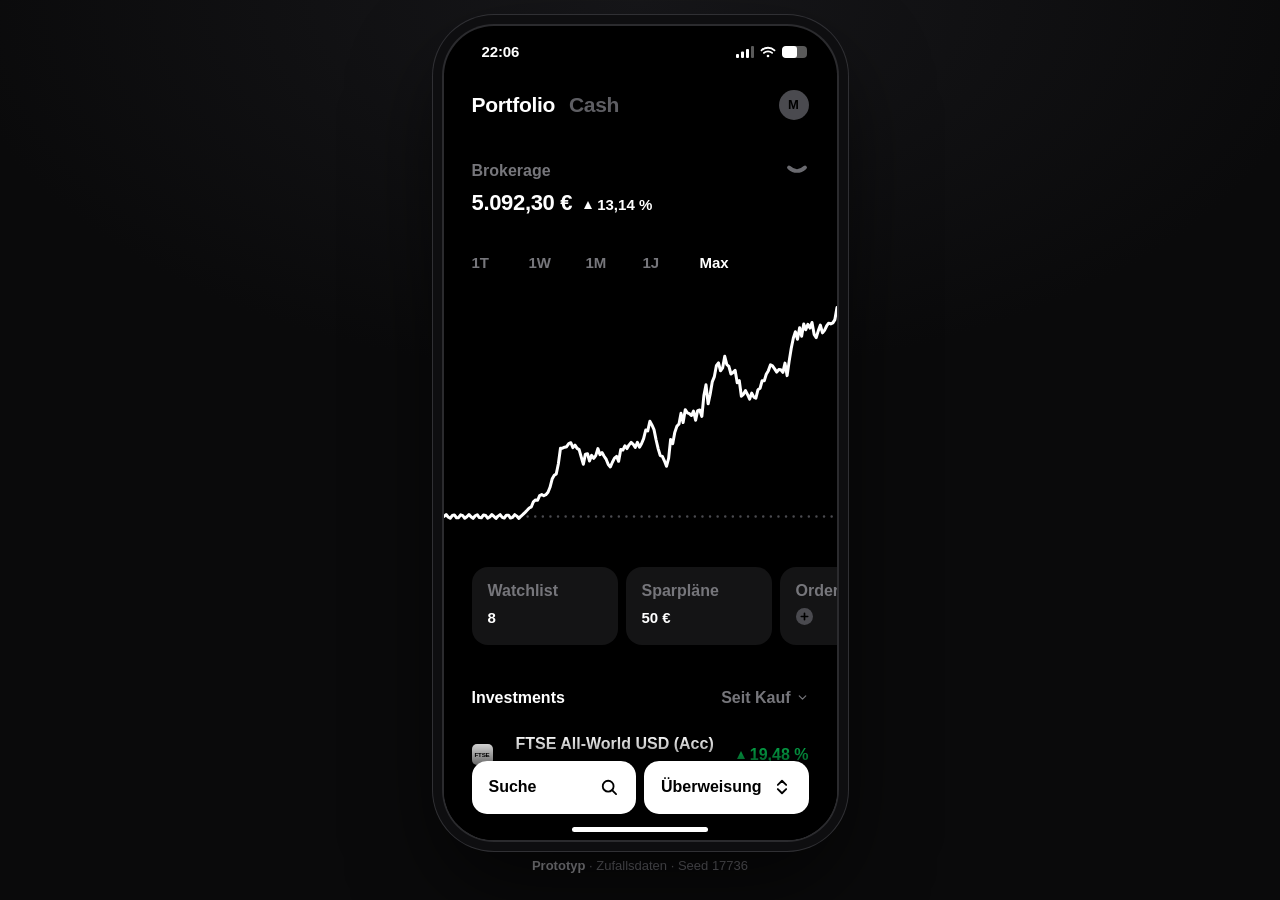
==== src/index.html @ 46ad41a9 "Add clickable neobroker app prototype with cash sub-accounts Single-file mobile web prototype (dark " ====
<!doctype html>
<html lang="de">
<head>
<meta charset="utf-8">
<meta name="viewport" content="width=device-width, initial-scale=1, viewport-fit=cover, user-scalable=no">
<meta name="theme-color" content="#000000">
<meta name="color-scheme" content="dark">
<meta name="apple-mobile-web-app-capable" content="yes">
<meta name="mobile-web-app-capable" content="yes">
<meta name="apple-mobile-web-app-status-bar-style" content="black-translucent">
<meta name="apple-mobile-web-app-title" content="Cash Demo">
<meta name="robots" content="noindex, nofollow">
<title>Cash-Unterkonten · Prototyp</title>
<link rel="icon" href="data:image/svg+xml,%3Csvg xmlns='http://www.w3.org/2000/svg' viewBox='0 0 64 64'%3E%3Crect width='64' height='64' rx='14' fill='%23000'/%3E%3Ccircle cx='32' cy='32' r='15' fill='none' stroke='%23fff' stroke-width='7' stroke-dasharray='62 95' transform='rotate(-90 32 32)'/%3E%3C/svg%3E">
<link rel="stylesheet" href="styles.css">
</head>
<body>
<div id="stage">
  <div id="phone">
    <div id="statusbar" aria-hidden="true">
      <span id="clock">9:41</span>
      <span class="sb-right">
        <svg viewBox="0 0 18 12" width="18" height="12"><rect x="0" y="8" width="3" height="4" rx="1" fill="#fff"/><rect x="5" y="5.500" width="3" height="6.500" rx="1" fill="#fff"/><rect x="10" y="3" width="3" height="9" rx="1" fill="#fff"/><rect x="15" y="0" width="3" height="12" rx="1" fill="#fff" opacity=".35"/></svg>
        <svg viewBox="0 0 16 12" width="16" height="12" fill="none" stroke="#fff" stroke-width="1.800" stroke-linecap="round"><path d="M1.500 4.300a9.500 9.500 0 0113 0M3.900 6.900a6 6 0 018.200 0"/><circle cx="8" cy="10" r="1.300" fill="#fff" stroke="none"/></svg>
        <span class="sb-bat"><i></i></span>
      </span>
    </div>
    <div id="app">
      <div id="main"></div>
      <div id="sheets"></div>
      <div id="toast" role="status" aria-live="polite"></div>
    </div>
    <div id="homebar" aria-hidden="true"></div>
  </div>
  <aside id="note"><b>Prototyp</b> · Zufallsdaten · <span id="note-seed"></span></aside>
</div>
<script src="js/util.js"></script>
<script src="js/data.js"></script>
<script src="js/store.js"></script>
<script src="js/charts.js"></script>
<script src="js/views.js"></script>
<script src="js/sheets.js"></script>
<script src="js/app.js"></script>
</body>
</html>
---- src/styles.css ----
:root {
  --bg: #000;
  --fg: #fff;
  --muted: #76767b;
  --dim: #55555a;
  --card: #141415;
  --raise: #1c1c1e;
  --green: #05d05a;
  --red: #ff4234;
  --purple: #5b2cf5;
  --blue: #0a5cff;
  --pad: 28px;
  --safe-b: env(safe-area-inset-bottom, 0px);
  --safe-t: env(safe-area-inset-top, 0px);
  --font: "Inter", -apple-system, BlinkMacSystemFont, "SF Pro Display", "SF Pro Text", "Segoe UI", Roboto, "Helvetica Neue", Arial, sans-serif;
}

* { box-sizing: border-box; margin: 0; padding: 0; -webkit-tap-highlight-color: transparent; }
html, body { height: 100%; background: #0a0a0b; color: var(--fg); overscroll-behavior: none; }
body { font-family: var(--font); font-size: 16px; line-height: 1.25; -webkit-font-smoothing: antialiased; -moz-osx-font-smoothing: grayscale; -webkit-text-size-adjust: 100%; user-select: none; -webkit-user-select: none; }
button { font: inherit; color: inherit; background: none; border: 0; cursor: pointer; text-align: left; touch-action: manipulation; }
button:disabled { cursor: default; }
input { font: inherit; color: inherit; user-select: text; -webkit-user-select: text; }
svg { display: block; }
h1, h2 { font-size: inherit; font-weight: 700; }
i, em { font-style: normal; }
[hidden] { display: none !important; }

/* ---------- Bühne & Geräterahmen ---------- */

#stage { min-height: 100%; display: flex; flex-direction: column; align-items: center; justify-content: center; gap: 18px; padding: 24px 0; background: radial-gradient(90% 70% at 50% 0%, #17171a 0%, #0a0a0b 60%); }
#phone { position: relative; width: 393px; height: min(852px, calc(100vh - 86px)); height: min(852px, calc(100dvh - 86px)); background: var(--bg); border-radius: 50px; overflow: hidden; display: flex; flex-direction: column; box-shadow: 0 0 0 2px #2b2b2e, 0 0 0 11px #0e0e10, 0 0 0 12px #303034, 0 40px 90px rgba(0, 0, 0, .7); }
#statusbar { flex: none; height: 47px; display: flex; align-items: center; justify-content: space-between; padding: 6px 30px 0 38px; font-weight: 700; font-size: 15px; letter-spacing: -.01em; }
.sb-right { display: flex; align-items: center; gap: 6px; }
.sb-bat { width: 25px; height: 12px; border-radius: 4px; background: rgba(255, 255, 255, .35); overflow: hidden; }
.sb-bat i { display: block; width: 62%; height: 100%; background: #fff; border-radius: 3px; }
#app { position: relative; flex: 1; min-height: 0; overflow: hidden; background: var(--bg); }
#homebar { position: absolute; left: 50%; bottom: 8px; width: 136px; height: 5px; margin-left: -68px; border-radius: 3px; background: #fff; z-index: 60; pointer-events: none; }
#note { color: #6c6c72; font-size: 13px; font-weight: 500; }
#note b { color: #a1a1a6; font-weight: 600; }

@media (max-width: 520px), (max-height: 560px) {
  #stage { padding: 0; display: block; height: 100%; }
  #phone { width: 100%; height: 100vh; height: 100dvh; border-radius: 0; box-shadow: none; padding-top: var(--safe-t); }
  #statusbar, #homebar, #note { display: none; }
}
@media (min-width: 521px) and (min-height: 561px) {
  :root { --safe-b: 14px; }
}

/* ---------- Kopf & Hauptansicht ---------- */

#main { position: absolute; inset: 0; }
.top { position: absolute; top: 0; left: 0; right: 0; height: 64px; z-index: 5; display: flex; align-items: center; justify-content: space-between; padding: 0 var(--pad); background: var(--bg); }
.tabs { display: flex; gap: 14px; }
.tab { font-size: 21px; font-weight: 700; letter-spacing: -.015em; color: #5e5e63; transition: color .15s; }
.tab.on { color: var(--fg); }
.avatar { width: 30px; height: 30px; border-radius: 50%; background: #4a4a4f; color: #000; font-size: 13px; font-weight: 800; text-align: center; transition: background .15s; }
.avatar.on { background: #fff; }

.view { position: absolute; top: 64px; left: 0; right: 0; bottom: 0; overflow-y: auto; overflow-x: hidden; padding-bottom: calc(120px + var(--safe-b)); scrollbar-width: none; overscroll-behavior: contain; }
.view::-webkit-scrollbar, .sheet-scroll::-webkit-scrollbar, .cards::-webkit-scrollbar, .chips::-webkit-scrollbar, .months::-webkit-scrollbar, .ipos::-webkit-scrollbar, .bubbles::-webkit-scrollbar { display: none; }

.hero { padding: 22px var(--pad) 0; }
.hero-label { display: flex; width: 100%; align-items: center; justify-content: space-between; color: var(--muted); font-size: 16px; font-weight: 600; line-height: 20px; }
.hero-chev { color: #6a6a6f; }
.hero-chev svg { width: 24px; height: 24px; stroke-width: 3.800; }
.hero-chev.flip svg { transform: rotate(180deg); }
.hero-line { display: flex; align-items: baseline; gap: 12px; margin-top: 6px; min-height: 28px; }
.hero-line.pad { padding: 0 var(--pad); margin-top: 8px; }
.hero-amount { font-size: 22px; font-weight: 700; letter-spacing: -.015em; line-height: 28px; font-variant-numeric: tabular-nums; }
.hero-delta { font-size: 15px; font-weight: 700; white-space: nowrap; }
.hero-date, .hero-note { font-size: 14px; font-weight: 600; color: var(--muted); white-space: nowrap; }
.hero-date:empty { display: none; }
.hero-emoji { font-size: 17px; }

.tri { display: inline-block; width: 0; height: 0; margin-right: 5px; border-left: 4.5px solid transparent; border-right: 4.5px solid transparent; vertical-align: 1px; }
.tri.up { border-bottom: 8px solid currentColor; }
.tri.down { border-top: 8px solid currentColor; }
.chg { font-weight: 700; font-size: 16px; white-space: nowrap; font-variant-numeric: tabular-nums; }
.chg.up, .green { color: var(--green); }
.chg.down { color: var(--red); }

.tf { display: flex; padding: 36px var(--pad) 0; }
.tf button { width: 57px; font-size: 15px; font-weight: 600; color: var(--muted); line-height: 20px; }
.tf button.on { color: var(--fg); }

.chart { position: relative; height: 240px; margin-top: 20px; touch-action: pan-y; cursor: crosshair; }
.chart svg { width: 100%; height: 100%; overflow: visible; }
.ch-line { fill: none; stroke: #fff; stroke-width: 3; stroke-linejoin: round; stroke-linecap: round; }
.ch-base { fill: none; stroke: #4a4a4f; stroke-width: 2.4; stroke-dasharray: .1 7.5; stroke-linecap: round; }
.ch-cursor { position: absolute; top: 0; bottom: 0; width: 0; border-left: 1px solid #55555a; pointer-events: none; }
.ch-cursor i { position: absolute; left: -6px; width: 11px; height: 11px; margin-top: -5.500px; border-radius: 50%; background: #fff; box-shadow: 0 0 0 4px rgba(0, 0, 0, .9); }

/* ---------- Karten-Reihe ---------- */

.cards { display: flex; gap: 8px; margin-top: 34px; padding: 0 var(--pad); overflow-x: auto; scrollbar-width: none; scroll-padding: 0 var(--pad); scroll-snap-type: x proximity; }
.card { position: relative; flex: none; width: 146px; height: 78px; padding: 14px 16px; border-radius: 16px; background: var(--card); display: flex; flex-direction: column; gap: 7px; scroll-snap-align: start; transition: opacity .12s; }
.cards.tall .card { height: 116px; padding-top: 17px; gap: 9px; }
.card-l { color: var(--muted); font-size: 16px; font-weight: 600; line-height: 20px; }
.card-v { font-size: 15px; font-weight: 700; line-height: 20px; white-space: nowrap; overflow: hidden; text-overflow: ellipsis; }
.card-foot { margin-top: auto; font-size: 13px; font-weight: 600; color: var(--muted); white-space: nowrap; overflow: hidden; text-overflow: ellipsis; }
.card-plus { display: grid; place-items: center; width: 17px; height: 17px; border-radius: 50%; background: #4a4a4f; color: #000; }
.card-plus svg { width: 11px; height: 11px; stroke-width: 3.6; }
.card-pie { width: 19px; height: 19px; border-radius: 50%; background: conic-gradient(#0a5cff 0 62%, #0a2f8f 62% 80%, #2b7bff 80%); -webkit-mask: radial-gradient(circle, transparent 3px, #000 3.500px); mask: radial-gradient(circle, transparent 3px, #000 3.500px); }
.mini-card { width: 20px; height: 14px; margin-top: 2px; border-radius: 2.500px; background: linear-gradient(135deg, #b9b9bd, #77777b); position: relative; }
.mini-card::after { content: ''; position: absolute; left: 3px; top: 4px; width: 4px; height: 3px; border-radius: 1px; background: rgba(0, 0, 0, .35); }
.mini-card.off { background: #3a3a3e; }
.card-dots { position: relative; width: 22px; height: 20px; }
.card-dots b { position: absolute; border-radius: 50%; }
.card-dots b:nth-child(1) { left: 0; top: 0; width: 12px; height: 12px; background: #0a3bff; }
.card-dots b:nth-child(2) { left: 13px; top: 5px; width: 7px; height: 7px; background: var(--green); }
.card-dots b:nth-child(3) { left: 7px; top: 12px; width: 8px; height: 8px; background: #7a3ff0; }
.card-acct { display: flex; align-items: center; }
.card-acct b { width: 22px; height: 22px; border-radius: 50%; background: #fff; color: #000; font-size: 11px; font-weight: 800; display: grid; place-items: center; z-index: 1; }
.card-acct em { width: 22px; height: 22px; margin-left: -5px; border-radius: 50%; background: #2a2a2d; color: #6c6c72; display: grid; place-items: center; }
.card-acct em svg { width: 11px; height: 11px; stroke-width: 3.4; }
.card-mail { width: 22px; height: 22px; border-radius: 50%; background: #4a4a4f; color: #000; display: grid; place-items: center; }
.card-mail svg { width: 13px; height: 13px; }
.cards.movers { margin-top: 0; }
.cards.movers .card { height: 116px; gap: 0; justify-content: flex-end; }
.cards.movers .ins-ic { position: absolute; top: 16px; left: 16px; }
.cards.movers .card-v { font-size: 16px; margin-bottom: 6px; }

/* ---------- Abschnitte & Zeilen ---------- */

.sec { display: flex; align-items: center; justify-content: space-between; gap: 12px; padding: 43px var(--pad) 12px; }
.sec h2 { font-size: 16px; line-height: 20px; }
.sec-btn { display: flex; align-items: center; gap: 5px; color: var(--muted); font-size: 16px; font-weight: 600; }
.sec-btn svg { width: 13px; height: 13px; }
.sec-link { display: flex; align-items: center; gap: 9px; }
.sec-link svg { width: 12px; height: 12px; color: #77777c; }
.sec-link.back svg { color: #fff; }

.row { display: flex; align-items: center; width: 100%; min-height: 70px; padding: 6px var(--pad); transition: opacity .12s; }
.row.slim { min-height: 50px; padding-top: 2px; padding-bottom: 2px; }
button.row:active, .card:active, .pill:active, .chip:active, .picker:active, .ipo:active, .promo:active, .intro:active { opacity: .55; }
.row-ic { flex: none; width: 52px; display: flex; align-items: center; }
.row-ic:has(.ins-ic), .row-ic:has(.dot) { width: 44px; }
.row-main { flex: 1; min-width: 0; display: flex; flex-direction: column; gap: 4px; }
.row-main b { font-size: 16px; line-height: 20px; font-weight: 700; white-space: nowrap; overflow: hidden; text-overflow: ellipsis; }
.row-main small { font-size: 14px; line-height: 18px; font-weight: 500; color: var(--muted); white-space: nowrap; overflow: hidden; text-overflow: ellipsis; }
.row-end { flex: none; display: flex; flex-direction: column; align-items: flex-end; gap: 4px; padding-left: 14px; text-align: right; }
.row-end b { font-size: 16px; line-height: 20px; font-weight: 700; white-space: nowrap; font-variant-numeric: tabular-nums; }
.row-end small { font-size: 14px; line-height: 18px; font-weight: 500; color: var(--muted); white-space: nowrap; }
.row-end.split { flex-direction: row; align-items: center; gap: 10px; }
.row.blue .row-main b, .row.blue .row-main small { color: var(--blue); }
.row.blue .row-main small { opacity: .9; }
.row.danger .row-main b { color: var(--red); }
.strike { text-decoration: line-through; text-decoration-thickness: 2px; color: #8a8a8f; }
.muted { color: var(--muted); }
.mono { font-variant-numeric: tabular-nums; letter-spacing: .01em; }
.gold { color: #b9a98c; }
.gold-dim { color: #6f6553 !important; }
.gold-badge { width: 19px; height: 19px; border-radius: 50%; background: #c9bda6; color: #000; display: grid; place-items: center; }
.gold-badge svg { width: 11px; height: 11px; stroke-width: 3.6; }

.ins-ic { flex: none; width: 21px; height: 21px; border-radius: 5px; display: grid; place-items: center; overflow: hidden; }
.ins-ic i { font-weight: 800; letter-spacing: -.04em; line-height: 1; }
.ins-ic.lg { width: 44px; height: 44px; border-radius: 11px; }
.ins-ic.lg i { transform: scale(2); }
.tx-ic { position: relative; flex: none; width: 21px; height: 21px; margin-left: 3px; border-radius: 50%; background: #fff; color: #000; display: grid; place-items: center; }
.tx-ic svg { width: 14px; height: 14px; }
.tx-ic.pct { background: #5a2be6; color: #fff; font-size: 11px; font-weight: 800; }
.tx-ic.blue { background: var(--blue); color: #fff; }
.tx-ic.red { background: var(--red); color: #fff; }
.tx-ic.num { font-size: 12px; font-weight: 800; }
.tx-ic.ghost { background: none; color: #fff; }
.tx-ic.ghost svg { width: 21px; height: 21px; }
.tx-ic.ghost em { position: absolute; right: -9px; bottom: -8px; min-width: 16px; height: 16px; padding: 0 4px; border-radius: 8px; background: #1e1e21; box-shadow: 0 0 0 2px #000; font-size: 10px; font-weight: 700; display: grid; place-items: center; }
.tx-av { flex: none; width: 28px; height: 28px; border-radius: 50%; background: #1c1c1f; color: #6a6a6f; font-size: 11px; font-weight: 700; display: grid; place-items: center; }
.acc-av { flex: none; width: 30px; height: 30px; margin-left: -1px; border-radius: 50%; background: color-mix(in srgb, var(--c, #fff) 22%, #101012); display: grid; place-items: center; }
.acc-av .av-emoji { font-size: 15px; line-height: 1; }
.acc-av .av-eur { font-size: 14px; font-weight: 800; color: #fff; }
.acc-av.big { width: 64px; height: 64px; margin: 0; }
.acc-av.big .av-emoji { font-size: 31px; }
.acc-av.big .av-eur { font-size: 26px; }
.dot { width: 16px; height: 16px; margin-left: 2px; border-radius: 50%; }
.ring { width: 20px; height: 20px; }

.legal { margin-top: 38px; padding: 0 var(--pad); font-size: 13px; line-height: 1.62; font-weight: 600; color: #5f5f64; text-align: justify; }
.legal b { color: #fff; font-weight: 700; }
.empty { padding: 14px var(--pad); color: var(--muted); font-size: 15px; font-weight: 500; line-height: 1.5; }
.empty-box { margin: 4px var(--pad) 0; padding: 22px; border-radius: 18px; background: var(--card); display: flex; flex-direction: column; align-items: flex-start; gap: 8px; }
.empty-box b { font-size: 16px; }
.empty-box span { color: var(--muted); font-size: 14px; font-weight: 500; line-height: 1.5; }
.empty-box .chip { margin-top: 8px; }

.intro { display: flex; flex-direction: column; align-items: flex-start; gap: 8px; width: calc(100% - 2 * var(--pad)); margin: 12px var(--pad) 0; padding: 20px; border-radius: 18px; background: linear-gradient(140deg, #1b1445 0%, #12122a 55%, #0e1626 100%); }
.intro b { font-size: 19px; }
.intro span { color: #a5a5b4; font-size: 14px; font-weight: 500; line-height: 1.5; }
.intro-tag, .badge { display: inline-block; padding: 2px 7px; border-radius: 6px; background: var(--purple); color: #fff; font-size: 11px; font-weight: 700; letter-spacing: .02em; text-transform: uppercase; vertical-align: 2px; }
.intro-cta { display: flex; align-items: center; gap: 6px; margin-top: 6px; font-size: 15px; font-weight: 700; }
.intro-cta svg { width: 11px; height: 11px; }

.goal { margin-top: 16px; }
.sheet .goal { padding: 0 var(--pad); }
.goal-track { height: 6px; border-radius: 3px; background: #1f1f22; overflow: hidden; }
.goal-track i { display: block; height: 100%; border-radius: 3px; transition: width .5s cubic-bezier(.2, .8, .2, 1); }
.goal-meta { display: flex; justify-content: space-between; margin-top: 9px; color: var(--muted); font-size: 13px; font-weight: 600; }

/* ---------- Promo-Karten (leere Depots) ---------- */

.promo { position: relative; display: block; width: calc(100% - 2 * var(--pad)); height: 430px; margin: 34px var(--pad) 0; border-radius: 24px; overflow: hidden; }
.promo + .cards { margin-top: 8px; }
.promo-art { position: absolute; inset: 0; }
.promo-art::before, .promo-art::after { content: ''; position: absolute; border-radius: 50%; }
.art-pm .promo-art { background: radial-gradient(120% 90% at 78% 22%, #6a5645 0%, #33271f 42%, #0c0a09 100%); }
.art-pm .promo-art::before { width: 230px; height: 230px; right: -50px; top: 40px; background: radial-gradient(circle at 35% 30%, #a98f73, #3b2d22 70%); opacity: .7; }
.art-pm .promo-art::after { width: 120px; height: 120px; left: 30px; top: 120px; background: radial-gradient(circle at 40% 30%, #57493c, #1a1410 75%); opacity: .8; }
.art-bonds .promo-art { background: radial-gradient(120% 90% at 30% 15%, #7a9a48 0%, #33521f 45%, #0b1708 100%); }
.art-bonds .promo-art::before { width: 250px; height: 250px; left: 44px; top: 30px; background: radial-gradient(circle at 40% 30%, #e8e6d6, #9fa586 60%, #4c5c38); opacity: .85; }
.art-bonds .promo-art::after { width: 90px; height: 90px; right: 20px; top: 200px; background: radial-gradient(circle at 40% 30%, #ffb648, #a55a12); opacity: .8; }
.art-crypto .promo-art { background: linear-gradient(160deg, #a2603b 0%, #5d3625 48%, #170f0b 100%); }
.art-crypto .promo-art::before { width: 210px; height: 210px; left: 60px; top: 50px; background: radial-gradient(circle at 38% 30%, #ffd08a, #f7931a 55%, #7a3d05); opacity: .9; }
.art-crypto .promo-art::after { width: 100px; height: 100px; right: 30px; top: 30px; background: radial-gradient(circle at 40% 30%, #3f6b3a, #16300f); opacity: .8; }
.promo-txt { position: absolute; left: 0; right: 0; bottom: 0; padding: 90px 30px 30px; display: flex; flex-direction: column; gap: 10px; background: linear-gradient(to top, rgba(0, 0, 0, .86) 35%, transparent); }
.promo-txt b { display: flex; align-items: center; gap: 10px; font-size: 18px; line-height: 23px; }
.promo-txt b svg { flex: none; width: 12px; height: 12px; }
.promo-txt span { color: rgba(255, 255, 255, .72); font-size: 15.500px; font-weight: 600; line-height: 1.55; }

/* ---------- Untere Leiste ---------- */

.bottombar { position: absolute; left: 0; right: 0; bottom: 0; z-index: 6; display: flex; gap: 8px; padding: 26px var(--pad) calc(12px + var(--safe-b)); background: linear-gradient(to top, #000 52%, rgba(0, 0, 0, 0)); pointer-events: none; }
.bottombar.inl { position: static; padding: 0; background: none; }
.pill { pointer-events: auto; flex: 1; height: 53px; padding: 0 17px; border-radius: 15px; background: #fff; color: #000; font-size: 16px; font-weight: 700; display: flex; align-items: center; justify-content: space-between; transition: opacity .12s; }
.pill svg { width: 20px; height: 20px; }
.pill.dark { background: #222225; color: #fff; }

/* ---------- Sheets ---------- */

#sheets { position: absolute; inset: 0; z-index: 20; pointer-events: none; }
.sheet { position: absolute; inset: 0; display: flex; flex-direction: column; background: var(--bg); pointer-events: auto; transform: translateY(0); transition: transform .38s cubic-bezier(.2, .85, .25, 1); will-change: transform; }
.sheet.enter, .sheet.leave { transform: translateY(102%); }
.sheet.leave { pointer-events: none; transition-timing-function: cubic-bezier(.5, 0, .8, .4); transition-duration: .3s; }
.sheet.dragging { transition: none; }
.sheet-handle { flex: none; height: 40px; display: grid; place-items: center; cursor: pointer; }
.sheet-handle i { width: 27px; height: 5px; border-radius: 3px; background: #5c5c61; }
.sheet-scroll { flex: 1; min-height: 0; overflow-y: auto; overflow-x: hidden; padding: 6px 0 28px; scrollbar-width: none; overscroll-behavior: contain; }
.sheet-bottom { flex: none; padding: 10px var(--pad) calc(12px + var(--safe-b)); display: flex; flex-direction: column; gap: 8px; }
.sh-title { padding: 0 var(--pad); font-size: 22px; line-height: 28px; letter-spacing: -.015em; }
.sh-sub { padding: 0 var(--pad); margin-top: 5px; color: var(--muted); font-size: 16px; font-weight: 600; line-height: 1.5; }
.gap { height: 26px; }
.para { padding: 18px var(--pad) 0; color: #b4b4ba; font-size: 16px; font-weight: 500; line-height: 1.55; }
.para b { color: #fff; }
.kv { display: flex; align-items: center; justify-content: space-between; gap: 16px; min-height: 41px; padding: 0 var(--pad); }
.kv span { color: var(--muted); font-size: 16px; font-weight: 600; white-space: nowrap; }
.kv b { font-size: 16px; font-weight: 700; text-align: right; }
.btn-line { display: flex; flex-wrap: wrap; gap: 8px; padding: 14px var(--pad) 0; }

.chips { display: flex; gap: 8px; margin-top: 26px; padding: 0 calc(var(--pad) - 5px); overflow-x: auto; scrollbar-width: none; }
.chips.wrap { flex-wrap: wrap; margin-top: 14px; }
.sec + .chips.wrap { margin-top: 0; }
.chips.center { justify-content: center; margin-top: 18px; }
.chip { flex: none; display: inline-flex; align-items: center; gap: 8px; height: 38px; padding: 0 15px; border-radius: 11px; background: var(--raise); font-size: 15px; font-weight: 600; white-space: nowrap; transition: opacity .12s, background .15s; }
.chip.on { background: #fff; color: #000; }
.chip svg { width: 15px; height: 15px; }
.chip.ins { height: 42px; font-weight: 700; font-size: 16px; background: #161617; }
.btn-line .chip:first-child, .empty-box .chip { margin-left: 0; }

/* Betragseingabe */
.pickers { position: relative; margin-top: 22px; }
.picker { display: flex; align-items: center; gap: 13px; width: 100%; height: 62px; padding: 0 var(--pad); transition: opacity .12s; }
.pk-main { flex: 1; min-width: 0; display: flex; flex-direction: column; gap: 2px; }
.pk-main small { font-size: 13px; font-weight: 600; color: var(--muted); }
.pk-main b { font-size: 16px; white-space: nowrap; overflow: hidden; text-overflow: ellipsis; }
.pk-right { font-size: 15px; font-weight: 600; color: var(--muted); font-variant-numeric: tabular-nums; white-space: nowrap; }
.pk-chev { color: #6a6a6f; }
.pk-chev svg { width: 14px; height: 14px; }
.swap { position: absolute; left: calc(var(--pad) + 2px); top: 50%; width: 24px; height: 24px; margin-top: -12px; border-radius: 50%; background: #2a2a2e; color: #fff; display: grid; place-items: center; box-shadow: 0 0 0 3px #000; }
.swap svg { width: 12px; height: 12px; }
.amt { display: flex; align-items: baseline; justify-content: center; gap: 9px; margin-top: 34px; padding: 0 var(--pad); font-size: 50px; font-weight: 700; letter-spacing: -.03em; line-height: 1.1; font-variant-numeric: tabular-nums; }
.amt i { font-size: 40px; }
.amt.zero { color: #4b4b50; }
.amt.bad { color: var(--red); }
.amt-hint { min-height: 20px; margin-top: 10px; padding: 0 var(--pad); text-align: center; color: var(--muted); font-size: 14px; font-weight: 600; }
.amt-hint.bad { color: var(--red); }
.keypad { display: grid; grid-template-columns: repeat(3, 1fr); margin: 0 -8px 6px; }
.keypad button { height: 56px; border-radius: 14px; font-size: 26px; font-weight: 600; text-align: center; display: grid; place-items: center; transition: background .1s; }
.keypad button:active { background: #1c1c1e; }
.keypad svg { width: 26px; height: 26px; }
.cta { width: 100%; height: 54px; border-radius: 15px; background: #fff; color: #000; font-size: 16px; font-weight: 700; text-align: center; transition: opacity .12s, background .15s; }
.cta:active { opacity: .7; }
.cta:disabled { background: #19191b; color: #55555a; }
.cta.danger { background: var(--red); color: #fff; }
.cta.ghost { background: none; color: #fff; }
.done { height: 100%; min-height: 380px; display: flex; flex-direction: column; align-items: center; justify-content: center; gap: 22px; padding: 0 var(--pad) 60px; text-align: center; }
.done i { width: 76px; height: 76px; border-radius: 50%; background: var(--green); color: #000; display: grid; place-items: center; animation: pop .45s cubic-bezier(.2, 1.6, .4, 1); }
.done i svg { width: 38px; height: 38px; }
.done b { font-size: 19px; line-height: 1.4; max-width: 280px; }
@keyframes pop { from { transform: scale(.3); opacity: 0; } to { transform: scale(1); opacity: 1; } }

.radio { width: 22px; height: 22px; border-radius: 50%; border: 2px solid #3a3a3f; display: grid; place-items: center; }
.radio.on { background: #fff; border-color: #fff; color: #000; }
.radio svg { width: 13px; height: 13px; stroke-width: 3.6; }
.toggle { position: relative; width: 46px; height: 28px; border-radius: 14px; background: #2a2a2e; transition: background .2s; }
.toggle::after { content: ''; position: absolute; left: 3px; top: 3px; width: 22px; height: 22px; border-radius: 50%; background: #fff; transition: transform .2s cubic-bezier(.2, .8, .2, 1); }
.toggle.on { background: var(--green); }
.toggle.on::after { transform: translateX(18px); }
.row:has(.toggle) .row-main small { white-space: normal; }

/* Unterkonto anlegen */
.na-preview { display: grid; place-items: center; padding: 26px 0 22px; }
.na-preview .acc-av { background: #19191b; }
.field { display: block; padding: 0 var(--pad); }
.field span { display: block; margin-bottom: 8px; color: var(--muted); font-size: 14px; font-weight: 600; }
.field input { width: 100%; height: 54px; padding: 0 16px; border: 0; border-radius: 15px; background: #161617; font-size: 17px; font-weight: 600; outline: none; }
.field input:focus { box-shadow: 0 0 0 2px #3a3a3f; }
.field input::placeholder, .sfield input::placeholder { color: #5f5f64; }
.emoji-grid { display: grid; grid-template-columns: repeat(5, 1fr); gap: 8px; padding: 0 var(--pad); }
.emoji-grid button { height: 54px; border-radius: 15px; background: #121213; font-size: 24px; text-align: center; }
.emoji-grid button.on { background: #262629; box-shadow: inset 0 0 0 2px #fff; }
.det-head { display: flex; align-items: center; gap: 16px; padding: 4px var(--pad) 0; }
.det-head .sh-title, .det-head .sh-sub { padding: 0; }
.det-head .sh-sub { margin-top: 2px; }

/* Karte */
.plastic { position: relative; height: 204px; margin: 24px var(--pad) 0; padding: 22px; border-radius: 20px; background: linear-gradient(135deg, #2d2d31 0%, #151517 55%, #0b0b0c 100%); box-shadow: inset 0 0 0 1px #2f2f33; display: flex; flex-direction: column; justify-content: flex-end; gap: 6px; }
.plastic .pl-chip { position: absolute; left: 22px; top: 24px; width: 38px; height: 28px; border-radius: 6px; background: linear-gradient(135deg, #d9d9dd, #8d8d92); }
.plastic em { position: absolute; right: 22px; top: 26px; color: #8a8a90; font-size: 14px; font-weight: 700; letter-spacing: .04em; text-transform: uppercase; }
.plastic b { font-size: 16px; }
.plastic span { color: #9a9aa0; font-size: 15px; font-weight: 600; letter-spacing: .08em; }

.fab-line { display: flex; justify-content: flex-end; }
.fab { width: calc(50% - 4px); height: 53px; padding: 0 17px; border-radius: 15px; background: #fff; color: #000; font-size: 16px; font-weight: 700; display: flex; align-items: center; justify-content: space-between; }
.fab svg { width: 19px; height: 19px; }
.fab.purple { background: var(--purple); color: #fff; }
.fab:active { opacity: .7; }

.searchbar { display: flex; gap: 8px; }
.sfield { flex: 1; min-width: 0; height: 53px; padding: 0 18px; border-radius: 15px; background: #26262a; display: flex; align-items: center; gap: 12px; color: #77777c; }
.sfield svg { flex: none; width: 18px; height: 18px; }
.sfield input { flex: 1; min-width: 0; height: 100%; border: 0; background: none; outline: none; color: #fff; font-size: 16px; font-weight: 600; text-overflow: ellipsis; }
.sq { flex: none; width: 53px; height: 53px; border-radius: 15px; background: #26262a; display: grid; place-items: center; }
.sq svg { width: 17px; height: 17px; }

/* Statistik */
.months { display: flex; gap: 30px; margin-top: 46px; padding: 0 var(--pad); overflow-x: auto; scrollbar-width: none; }
.months button { flex: none; color: var(--muted); font-size: 16px; font-weight: 600; }
.months button.on { color: #fff; font-weight: 700; }
.bubbles { position: relative; margin-top: 30px; padding: 0 var(--pad); }
.bubbles.scroll { overflow-x: auto; overflow-y: hidden; scrollbar-width: none; padding: 0; }
.bubbles-in { position: relative; height: 100%; margin: 0 auto; }
.bubbles.scroll .bubbles-in { margin: 0; }
.bubble { position: absolute; border-radius: 50%; display: flex; flex-direction: column; align-items: center; justify-content: center; gap: 3px; padding: 0 6px; color: #000; text-align: center; overflow: hidden; transition: transform .15s; animation: pop .4s cubic-bezier(.2, 1.3, .4, 1) backwards; }
.bubble:active { transform: scale(.95); }
.bubble b { font-size: 17px; font-weight: 800; letter-spacing: -.02em; white-space: nowrap; }
.bubble span { font-size: 11px; font-weight: 600; line-height: 1.2; opacity: .8; max-width: 100%; }
.bubble.back { animation: none; }

/* Suche */
.ipos { display: flex; gap: 10px; padding: 0 var(--pad); overflow-x: auto; scrollbar-width: none; scroll-snap-type: x mandatory; scroll-padding: 0 var(--pad); }
.ipo { position: relative; flex: none; width: 100%; height: 244px; padding: 30px; border-radius: 22px; display: flex; flex-direction: column; justify-content: flex-end; gap: 10px; scroll-snap-align: start; color: #000; transition: opacity .12s; }
.ipo em { position: absolute; left: 30px; top: 30px; font-size: 15px; font-weight: 800; letter-spacing: .06em; }
.ipo b { font-size: 19px; line-height: 1.25; }
.ipo span { font-size: 15.500px; font-weight: 600; opacity: .62; }
.ipo.beige { background: #e8e5da; }
.ipo.rose { background: linear-gradient(160deg, #d77c86, #8c3d75); color: #fff; }
.ipo.ink { background: linear-gradient(160deg, #20304f, #0c1220); color: #fff; }
.ins-head { display: flex; align-items: center; justify-content: space-between; padding: 4px var(--pad) 18px; }
.star { width: 40px; height: 40px; border-radius: 50%; background: #19191b; color: #8a8a90; display: grid; place-items: center; }
.star svg { width: 19px; height: 19px; }
.star.on { color: #ffd60a; }
.txd-head { padding: 6px var(--pad) 18px; }
.txd-head .tx-ic, .txd-head .tx-av { width: 44px; height: 44px; margin: 0; font-size: 17px; }
.txd-head .tx-ic svg { width: 26px; height: 26px; }
.txd-amt { padding: 26px var(--pad) 22px; font-size: 40px; font-weight: 700; letter-spacing: -.03em; font-variant-numeric: tabular-nums; }
.donut-wrap { display: grid; place-items: center; padding: 44px 0 10px; }
.donut { width: 218px; height: 218px; }

/* ---------- Toast ---------- */

#toast { position: absolute; left: 50%; bottom: calc(92px + var(--safe-b)); z-index: 50; max-width: calc(100% - 40px); padding: 12px 18px; border-radius: 14px; background: #2a2a2e; color: #fff; font-size: 14px; font-weight: 600; line-height: 1.4; text-align: center; opacity: 0; transform: translate(-50%, 14px); transition: opacity .25s, transform .3s cubic-bezier(.2, .9, .3, 1); pointer-events: none; box-shadow: 0 10px 30px rgba(0, 0, 0, .6); }
#toast.show { opacity: 1; transform: translate(-50%, 0); }

@media (prefers-reduced-motion: reduce) {
  .sheet, .bubble, .done i, #toast, .goal-track i { transition-duration: .01s !important; animation-duration: .01s !important; }
}
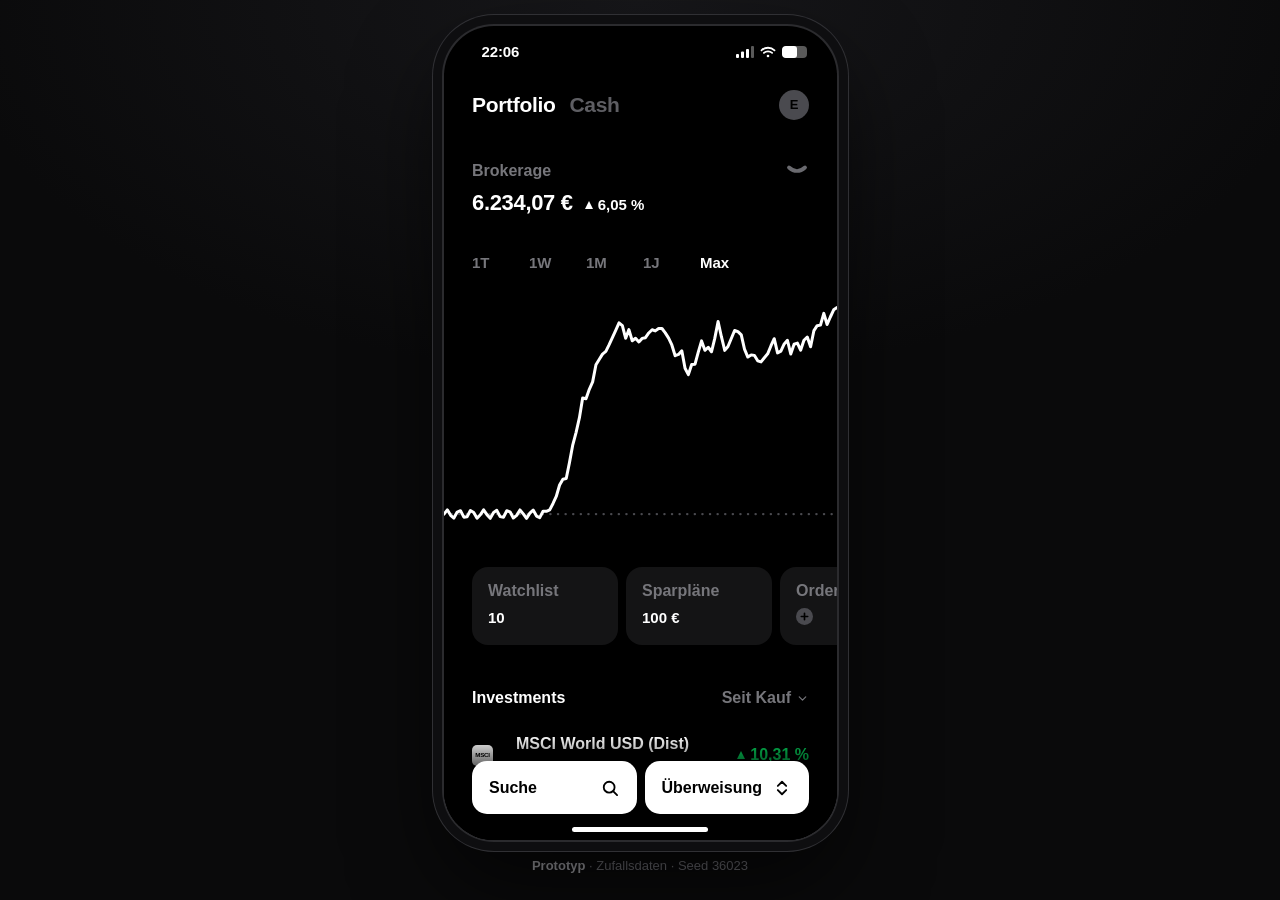
==== commit c8ae4458: "Smooth transitions, real logos, icon-based accounts, Cloudflare Pages deploy - Rendering now morphs " ====
--- a/src/index.html
+++ b/src/index.html
@@ -35,6 +35,7 @@
   <aside id="note"><b>Prototyp</b> · Zufallsdaten · <span id="note-seed"></span></aside>
 </div>
 <script src="js/util.js"></script>
+<script src="js/logos.js"></script>
 <script src="js/data.js"></script>
 <script src="js/store.js"></script>
 <script src="js/charts.js"></script>
--- a/src/styles.css
+++ b/src/styles.css
@@ -50,15 +50,18 @@
 
 /* ---------- Kopf & Hauptansicht ---------- */
 
-#main { position: absolute; inset: 0; }
+#main { position: absolute; inset: 0; transform-origin: 50% 38%; transition: transform .52s cubic-bezier(.32, .72, 0, 1), opacity .52s cubic-bezier(.32, .72, 0, 1); will-change: transform; }
+#main.behind { transform: scale(.93); opacity: .38; }
 .top { position: absolute; top: 0; left: 0; right: 0; height: 64px; z-index: 5; display: flex; align-items: center; justify-content: space-between; padding: 0 var(--pad); background: var(--bg); }
 .tabs { display: flex; gap: 14px; }
-.tab { font-size: 21px; font-weight: 700; letter-spacing: -.015em; color: #5e5e63; transition: color .15s; }
+.tab { font-size: 21px; font-weight: 700; letter-spacing: -.015em; color: #5e5e63; transition: color .35s ease; }
 .tab.on { color: var(--fg); }
-.avatar { width: 30px; height: 30px; border-radius: 50%; background: #4a4a4f; color: #000; font-size: 13px; font-weight: 800; text-align: center; transition: background .15s; }
+.avatar { width: 30px; height: 30px; border-radius: 50%; background: #4a4a4f; color: #000; font-size: 13px; font-weight: 800; text-align: center; transition: background .35s ease, transform .3s cubic-bezier(.2, .8, .2, 1); }
 .avatar.on { background: #fff; }
-
-.view { position: absolute; top: 64px; left: 0; right: 0; bottom: 0; overflow-y: auto; overflow-x: hidden; padding-bottom: calc(120px + var(--safe-b)); scrollbar-width: none; overscroll-behavior: contain; }
+.avatar:active { transform: scale(.9); }
+
+#viewwrap { position: absolute; top: 64px; left: 0; right: 0; bottom: 0; overflow: hidden; }
+.view { position: absolute; inset: 0; background: var(--bg); will-change: transform, opacity; overflow-y: auto; overflow-x: hidden; padding-bottom: calc(120px + var(--safe-b)); scrollbar-width: none; overscroll-behavior: contain; }
 .view::-webkit-scrollbar, .sheet-scroll::-webkit-scrollbar, .cards::-webkit-scrollbar, .chips::-webkit-scrollbar, .months::-webkit-scrollbar, .ipos::-webkit-scrollbar, .bubbles::-webkit-scrollbar { display: none; }
 
 .hero { padding: 22px var(--pad) 0; }
@@ -72,7 +75,8 @@
 .hero-delta { font-size: 15px; font-weight: 700; white-space: nowrap; }
 .hero-date, .hero-note { font-size: 14px; font-weight: 600; color: var(--muted); white-space: nowrap; }
 .hero-date:empty { display: none; }
-.hero-emoji { font-size: 17px; }
+.view-ghost { pointer-events: none; }
+.view-ghost .chart svg, .view-ghost .m-in { animation: none; }
 
 .tri { display: inline-block; width: 0; height: 0; margin-right: 5px; border-left: 4.5px solid transparent; border-right: 4.5px solid transparent; vertical-align: 1px; }
 .tri.up { border-bottom: 8px solid currentColor; }
@@ -82,11 +86,12 @@
 .chg.down { color: var(--red); }
 
 .tf { display: flex; padding: 36px var(--pad) 0; }
-.tf button { width: 57px; font-size: 15px; font-weight: 600; color: var(--muted); line-height: 20px; }
+.tf button { width: 57px; font-size: 15px; font-weight: 600; color: var(--muted); line-height: 20px; transition: color .35s ease; }
 .tf button.on { color: var(--fg); }
 
 .chart { position: relative; height: 240px; margin-top: 20px; touch-action: pan-y; cursor: crosshair; }
-.chart svg { width: 100%; height: 100%; overflow: visible; }
+.chart svg { width: 100%; height: 100%; overflow: visible; animation: reveal 1.1s cubic-bezier(.3, .6, .2, 1) both; }
+@keyframes reveal { from { clip-path: inset(-14px 100% -14px -14px); } to { clip-path: inset(-14px -14px -14px -14px); } }
 .ch-line { fill: none; stroke: #fff; stroke-width: 3; stroke-linejoin: round; stroke-linecap: round; }
 .ch-base { fill: none; stroke: #4a4a4f; stroke-width: 2.4; stroke-dasharray: .1 7.5; stroke-linecap: round; }
 .ch-cursor { position: absolute; top: 0; bottom: 0; width: 0; border-left: 1px solid #55555a; pointer-events: none; }
@@ -95,7 +100,7 @@
 /* ---------- Karten-Reihe ---------- */
 
 .cards { display: flex; gap: 8px; margin-top: 34px; padding: 0 var(--pad); overflow-x: auto; scrollbar-width: none; scroll-padding: 0 var(--pad); scroll-snap-type: x proximity; }
-.card { position: relative; flex: none; width: 146px; height: 78px; padding: 14px 16px; border-radius: 16px; background: var(--card); display: flex; flex-direction: column; gap: 7px; scroll-snap-align: start; transition: opacity .12s; }
+.card { position: relative; flex: none; width: 146px; height: 78px; padding: 14px 16px; border-radius: 16px; background: var(--card); display: flex; flex-direction: column; gap: 7px; scroll-snap-align: start; }
 .cards.tall .card { height: 116px; padding-top: 17px; gap: 9px; }
 .card-l { color: var(--muted); font-size: 16px; font-weight: 600; line-height: 20px; }
 .card-v { font-size: 15px; font-weight: 700; line-height: 20px; white-space: nowrap; overflow: hidden; text-overflow: ellipsis; }
@@ -132,11 +137,17 @@
 .sec-link svg { width: 12px; height: 12px; color: #77777c; }
 .sec-link.back svg { color: #fff; }
 
-.row { display: flex; align-items: center; width: 100%; min-height: 70px; padding: 6px var(--pad); transition: opacity .12s; }
+.row { display: flex; align-items: center; width: 100%; min-height: 70px; padding: 6px var(--pad); }
 .row.slim { min-height: 50px; padding-top: 2px; padding-bottom: 2px; }
-button.row:active, .card:active, .pill:active, .chip:active, .picker:active, .ipo:active, .promo:active, .intro:active { opacity: .55; }
+button.row, .card, .pill, .chip, .picker, .ipo, .promo, .intro, .fab, .cta, .sq, .star, .sec-btn, .sec-link, .hero-label { transition: opacity .45s ease, transform .45s cubic-bezier(.2, .8, .2, 1), background .3s ease, color .3s ease; }
+button.row:active, .picker:active, .sec-btn:active, button.sec-link:active, button.hero-label:active { opacity: .5; transition-duration: .08s; }
+.card:active, .pill:active, .chip:active, .ipo:active, .promo:active, .intro:active, .fab:active, .cta:active, .sq:active, .star:active { opacity: .7; transform: scale(.965); transition-duration: .08s; }
+.m-in { animation: mIn .46s cubic-bezier(.2, .8, .2, 1) both; }
+@keyframes mIn { from { opacity: 0; transform: translateY(-14px); } to { opacity: 1; transform: none; } }
 .row-ic { flex: none; width: 52px; display: flex; align-items: center; }
 .row-ic:has(.ins-ic), .row-ic:has(.dot) { width: 44px; }
+.row-ic.tx { width: 52px; }
+.row-ic.tx .ins-ic { margin-left: 3px; }
 .row-main { flex: 1; min-width: 0; display: flex; flex-direction: column; gap: 4px; }
 .row-main b { font-size: 16px; line-height: 20px; font-weight: 700; white-space: nowrap; overflow: hidden; text-overflow: ellipsis; }
 .row-main small { font-size: 14px; line-height: 18px; font-weight: 500; color: var(--muted); white-space: nowrap; overflow: hidden; text-overflow: ellipsis; }
@@ -159,9 +170,12 @@
 .ins-ic i { font-weight: 800; letter-spacing: -.04em; line-height: 1; }
 .ins-ic.lg { width: 44px; height: 44px; border-radius: 11px; }
 .ins-ic.lg i { transform: scale(2); }
+.ins-ic.logo svg { width: 14.500px; height: 14.500px; }
+.ins-ic.lg.logo svg { width: 30px; height: 30px; }
 .tx-ic { position: relative; flex: none; width: 21px; height: 21px; margin-left: 3px; border-radius: 50%; background: #fff; color: #000; display: grid; place-items: center; }
 .tx-ic svg { width: 14px; height: 14px; }
 .tx-ic.pct { background: #5a2be6; color: #fff; font-size: 11px; font-weight: 800; }
+.tx-ic.logo svg { width: 13px; height: 13px; }
 .tx-ic.blue { background: var(--blue); color: #fff; }
 .tx-ic.red { background: var(--red); color: #fff; }
 .tx-ic.num { font-size: 12px; font-weight: 800; }
@@ -169,14 +183,16 @@
 .tx-ic.ghost svg { width: 21px; height: 21px; }
 .tx-ic.ghost em { position: absolute; right: -9px; bottom: -8px; min-width: 16px; height: 16px; padding: 0 4px; border-radius: 8px; background: #1e1e21; box-shadow: 0 0 0 2px #000; font-size: 10px; font-weight: 700; display: grid; place-items: center; }
 .tx-av { flex: none; width: 28px; height: 28px; border-radius: 50%; background: #1c1c1f; color: #6a6a6f; font-size: 11px; font-weight: 700; display: grid; place-items: center; }
-.acc-av { flex: none; width: 30px; height: 30px; margin-left: -1px; border-radius: 50%; background: color-mix(in srgb, var(--c, #fff) 22%, #101012); display: grid; place-items: center; }
-.acc-av .av-emoji { font-size: 15px; line-height: 1; }
-.acc-av .av-eur { font-size: 14px; font-weight: 800; color: #fff; }
+.acc-av { flex: none; width: 30px; height: 30px; margin-left: -1px; border-radius: 50%; color: var(--c, #fff); background: color-mix(in srgb, var(--c, #fff) 21%, #0e0e10); display: grid; place-items: center; transition: background .35s ease, color .35s ease; }
+.acc-av svg { width: 16px; height: 16px; }
+.acc-av.main { background: #2a2a2d; color: #fff; }
+.acc-av .av-eur { font-size: 14px; font-weight: 800; }
 .acc-av.big { width: 64px; height: 64px; margin: 0; }
-.acc-av.big .av-emoji { font-size: 31px; }
+.acc-av.big svg { width: 30px; height: 30px; }
 .acc-av.big .av-eur { font-size: 26px; }
 .dot { width: 16px; height: 16px; margin-left: 2px; border-radius: 50%; }
 .ring { width: 20px; height: 20px; }
+.ring-arc { transition: stroke-dasharray .7s cubic-bezier(.3, .7, .2, 1), opacity .3s ease; }
 
 .legal { margin-top: 38px; padding: 0 var(--pad); font-size: 13px; line-height: 1.62; font-weight: 600; color: #5f5f64; text-align: justify; }
 .legal b { color: #fff; font-weight: 700; }
@@ -223,16 +239,17 @@
 
 .bottombar { position: absolute; left: 0; right: 0; bottom: 0; z-index: 6; display: flex; gap: 8px; padding: 26px var(--pad) calc(12px + var(--safe-b)); background: linear-gradient(to top, #000 52%, rgba(0, 0, 0, 0)); pointer-events: none; }
 .bottombar.inl { position: static; padding: 0; background: none; }
-.pill { pointer-events: auto; flex: 1; height: 53px; padding: 0 17px; border-radius: 15px; background: #fff; color: #000; font-size: 16px; font-weight: 700; display: flex; align-items: center; justify-content: space-between; transition: opacity .12s; }
+.pill { pointer-events: auto; flex: 1; height: 53px; padding: 0 17px; border-radius: 15px; background: #fff; color: #000; font-size: 16px; font-weight: 700; display: flex; align-items: center; justify-content: space-between; }
 .pill svg { width: 20px; height: 20px; }
 .pill.dark { background: #222225; color: #fff; }
 
 /* ---------- Sheets ---------- */
 
 #sheets { position: absolute; inset: 0; z-index: 20; pointer-events: none; }
-.sheet { position: absolute; inset: 0; display: flex; flex-direction: column; background: var(--bg); pointer-events: auto; transform: translateY(0); transition: transform .38s cubic-bezier(.2, .85, .25, 1); will-change: transform; }
-.sheet.enter, .sheet.leave { transform: translateY(102%); }
-.sheet.leave { pointer-events: none; transition-timing-function: cubic-bezier(.5, 0, .8, .4); transition-duration: .3s; }
+.sheet { position: absolute; inset: 0; display: flex; flex-direction: column; background: var(--bg); border-radius: 22px 22px 0 0; box-shadow: 0 -1px 0 rgba(255, 255, 255, .07); pointer-events: auto; transform: translateY(0); transform-origin: 50% 0; transition: transform .52s cubic-bezier(.32, .72, 0, 1), opacity .52s cubic-bezier(.32, .72, 0, 1); will-change: transform; }
+.sheet.under { transform: scale(.94) translateY(-6px); opacity: .4; }
+.sheet.enter, .sheet.leave { transform: translateY(103%); }
+.sheet.leave { pointer-events: none; transition-timing-function: cubic-bezier(.4, 0, .7, .2); transition-duration: .42s; }
 .sheet.dragging { transition: none; }
 .sheet-handle { flex: none; height: 40px; display: grid; place-items: center; cursor: pointer; }
 .sheet-handle i { width: 27px; height: 5px; border-radius: 3px; background: #5c5c61; }
@@ -252,7 +269,8 @@
 .chips.wrap { flex-wrap: wrap; margin-top: 14px; }
 .sec + .chips.wrap { margin-top: 0; }
 .chips.center { justify-content: center; margin-top: 18px; }
-.chip { flex: none; display: inline-flex; align-items: center; gap: 8px; height: 38px; padding: 0 15px; border-radius: 11px; background: var(--raise); font-size: 15px; font-weight: 600; white-space: nowrap; transition: opacity .12s, background .15s; }
+.chip { flex: none; display: inline-flex; align-items: center; gap: 8px; height: 38px; padding: 0 15px; border-radius: 11px; background: var(--raise); font-size: 15px; font-weight: 600; white-space: nowrap; }
+.chip-dot { width: 8px; height: 8px; border-radius: 50%; }
 .chip.on { background: #fff; color: #000; }
 .chip svg { width: 15px; height: 15px; }
 .chip.ins { height: 42px; font-weight: 700; font-size: 16px; background: #161617; }
@@ -260,27 +278,27 @@
 
 /* Betragseingabe */
 .pickers { position: relative; margin-top: 22px; }
-.picker { display: flex; align-items: center; gap: 13px; width: 100%; height: 62px; padding: 0 var(--pad); transition: opacity .12s; }
+.picker { display: flex; align-items: center; gap: 13px; width: 100%; height: 62px; padding: 0 var(--pad); }
 .pk-main { flex: 1; min-width: 0; display: flex; flex-direction: column; gap: 2px; }
 .pk-main small { font-size: 13px; font-weight: 600; color: var(--muted); }
 .pk-main b { font-size: 16px; white-space: nowrap; overflow: hidden; text-overflow: ellipsis; }
 .pk-right { font-size: 15px; font-weight: 600; color: var(--muted); font-variant-numeric: tabular-nums; white-space: nowrap; }
 .pk-chev { color: #6a6a6f; }
 .pk-chev svg { width: 14px; height: 14px; }
-.swap { position: absolute; left: calc(var(--pad) + 2px); top: 50%; width: 24px; height: 24px; margin-top: -12px; border-radius: 50%; background: #2a2a2e; color: #fff; display: grid; place-items: center; box-shadow: 0 0 0 3px #000; }
+.swap { position: absolute; left: calc(var(--pad) + 2px); top: 50%; width: 24px; height: 24px; margin-top: -12px; border-radius: 50%; background: #2a2a2e; color: #fff; display: grid; place-items: center; box-shadow: 0 0 0 3px #000; transition: background .3s ease; }
+.swap:active { background: #3a3a3f; }
 .swap svg { width: 12px; height: 12px; }
-.amt { display: flex; align-items: baseline; justify-content: center; gap: 9px; margin-top: 34px; padding: 0 var(--pad); font-size: 50px; font-weight: 700; letter-spacing: -.03em; line-height: 1.1; font-variant-numeric: tabular-nums; }
+.amt { display: flex; align-items: baseline; justify-content: center; gap: 9px; margin-top: 34px; padding: 0 var(--pad); font-size: 50px; font-weight: 700; letter-spacing: -.03em; line-height: 1.1; font-variant-numeric: tabular-nums; transition: color .3s ease; }
 .amt i { font-size: 40px; }
 .amt.zero { color: #4b4b50; }
 .amt.bad { color: var(--red); }
-.amt-hint { min-height: 20px; margin-top: 10px; padding: 0 var(--pad); text-align: center; color: var(--muted); font-size: 14px; font-weight: 600; }
+.amt-hint { min-height: 20px; margin-top: 10px; padding: 0 var(--pad); text-align: center; color: var(--muted); font-size: 14px; font-weight: 600; transition: color .3s ease; }
 .amt-hint.bad { color: var(--red); }
 .keypad { display: grid; grid-template-columns: repeat(3, 1fr); margin: 0 -8px 6px; }
-.keypad button { height: 56px; border-radius: 14px; font-size: 26px; font-weight: 600; text-align: center; display: grid; place-items: center; transition: background .1s; }
-.keypad button:active { background: #1c1c1e; }
+.keypad button { height: 56px; border-radius: 14px; font-size: 26px; font-weight: 600; text-align: center; display: grid; place-items: center; transition: background .5s ease, transform .4s cubic-bezier(.2, .8, .2, 1); }
+.keypad button:active { background: #222225; transform: scale(.92); transition-duration: .06s; }
 .keypad svg { width: 26px; height: 26px; }
-.cta { width: 100%; height: 54px; border-radius: 15px; background: #fff; color: #000; font-size: 16px; font-weight: 700; text-align: center; transition: opacity .12s, background .15s; }
-.cta:active { opacity: .7; }
+.cta { width: 100%; height: 54px; border-radius: 15px; background: #fff; color: #000; font-size: 16px; font-weight: 700; text-align: center; }
 .cta:disabled { background: #19191b; color: #55555a; }
 .cta.danger { background: var(--red); color: #fff; }
 .cta.ghost { background: none; color: #fff; }
@@ -290,26 +308,32 @@
 .done b { font-size: 19px; line-height: 1.4; max-width: 280px; }
 @keyframes pop { from { transform: scale(.3); opacity: 0; } to { transform: scale(1); opacity: 1; } }
 
-.radio { width: 22px; height: 22px; border-radius: 50%; border: 2px solid #3a3a3f; display: grid; place-items: center; }
+.radio { width: 22px; height: 22px; border-radius: 50%; border: 2px solid #3a3a3f; display: grid; place-items: center; transition: background .3s ease, border-color .3s ease; }
 .radio.on { background: #fff; border-color: #fff; color: #000; }
-.radio svg { width: 13px; height: 13px; stroke-width: 3.6; }
-.toggle { position: relative; width: 46px; height: 28px; border-radius: 14px; background: #2a2a2e; transition: background .2s; }
-.toggle::after { content: ''; position: absolute; left: 3px; top: 3px; width: 22px; height: 22px; border-radius: 50%; background: #fff; transition: transform .2s cubic-bezier(.2, .8, .2, 1); }
+.radio svg { width: 13px; height: 13px; stroke-width: 3.6; animation: pop .35s cubic-bezier(.2, 1.4, .4, 1); }
+.toggle { position: relative; width: 46px; height: 28px; border-radius: 14px; background: #2a2a2e; transition: background .35s ease; }
+.toggle::after { content: ''; position: absolute; left: 3px; top: 3px; width: 22px; height: 22px; border-radius: 50%; background: #fff; transition: transform .38s cubic-bezier(.3, 1.3, .5, 1); }
 .toggle.on { background: var(--green); }
 .toggle.on::after { transform: translateX(18px); }
 .row:has(.toggle) .row-main small { white-space: normal; }
 
 /* Unterkonto anlegen */
 .na-preview { display: grid; place-items: center; padding: 26px 0 22px; }
-.na-preview .acc-av { background: #19191b; }
+.na-preview .acc-av { animation: pop .4s cubic-bezier(.2, 1.4, .4, 1); }
 .field { display: block; padding: 0 var(--pad); }
 .field span { display: block; margin-bottom: 8px; color: var(--muted); font-size: 14px; font-weight: 600; }
-.field input { width: 100%; height: 54px; padding: 0 16px; border: 0; border-radius: 15px; background: #161617; font-size: 17px; font-weight: 600; outline: none; }
+.field input { width: 100%; height: 54px; padding: 0 16px; border: 0; border-radius: 15px; background: #161617; font-size: 17px; font-weight: 600; outline: none; transition: box-shadow .3s ease; }
 .field input:focus { box-shadow: 0 0 0 2px #3a3a3f; }
 .field input::placeholder, .sfield input::placeholder { color: #5f5f64; }
-.emoji-grid { display: grid; grid-template-columns: repeat(5, 1fr); gap: 8px; padding: 0 var(--pad); }
-.emoji-grid button { height: 54px; border-radius: 15px; background: #121213; font-size: 24px; text-align: center; }
-.emoji-grid button.on { background: #262629; box-shadow: inset 0 0 0 2px #fff; }
+.icon-grid { display: grid; grid-template-columns: repeat(5, 1fr); gap: 8px; padding: 0 var(--pad); }
+.icon-grid button { height: 54px; border-radius: 15px; background: #121213; color: #7c7c82; display: grid; place-items: center; box-shadow: inset 0 0 0 0 transparent; transition: background .3s ease, color .3s ease, box-shadow .3s ease, transform .3s cubic-bezier(.2, .8, .2, 1); }
+.icon-grid button svg { width: 23px; height: 23px; }
+.icon-grid button:active { transform: scale(.92); transition-duration: .06s; }
+.icon-grid button.on { color: var(--c); background: color-mix(in srgb, var(--c) 17%, #121213); box-shadow: inset 0 0 0 2px var(--c); }
+.color-row { display: flex; justify-content: space-between; padding: 4px calc(var(--pad) + 4px) 8px; }
+.color-row button { width: 24px; height: 24px; border-radius: 50%; background: var(--c); box-shadow: 0 0 0 0 #000, 0 0 0 0 var(--c); transition: box-shadow .3s ease, transform .3s cubic-bezier(.2, .8, .2, 1); }
+.color-row button:active { transform: scale(.85); }
+.color-row button.on { box-shadow: 0 0 0 3px #000, 0 0 0 5px var(--c); }
 .det-head { display: flex; align-items: center; gap: 16px; padding: 4px var(--pad) 0; }
 .det-head .sh-title, .det-head .sh-sub { padding: 0; }
 .det-head .sh-sub { margin-top: 2px; }
@@ -325,7 +349,6 @@
 .fab { width: calc(50% - 4px); height: 53px; padding: 0 17px; border-radius: 15px; background: #fff; color: #000; font-size: 16px; font-weight: 700; display: flex; align-items: center; justify-content: space-between; }
 .fab svg { width: 19px; height: 19px; }
 .fab.purple { background: var(--purple); color: #fff; }
-.fab:active { opacity: .7; }
 
 .searchbar { display: flex; gap: 8px; }
 .sfield { flex: 1; min-width: 0; height: 53px; padding: 0 18px; border-radius: 15px; background: #26262a; display: flex; align-items: center; gap: 12px; color: #77777c; }
@@ -336,21 +359,22 @@
 
 /* Statistik */
 .months { display: flex; gap: 30px; margin-top: 46px; padding: 0 var(--pad); overflow-x: auto; scrollbar-width: none; }
-.months button { flex: none; color: var(--muted); font-size: 16px; font-weight: 600; }
+.months button { flex: none; color: var(--muted); font-size: 16px; font-weight: 600; transition: color .35s ease; }
 .months button.on { color: #fff; font-weight: 700; }
 .bubbles { position: relative; margin-top: 30px; padding: 0 var(--pad); }
 .bubbles.scroll { overflow-x: auto; overflow-y: hidden; scrollbar-width: none; padding: 0; }
 .bubbles-in { position: relative; height: 100%; margin: 0 auto; }
 .bubbles.scroll .bubbles-in { margin: 0; }
-.bubble { position: absolute; border-radius: 50%; display: flex; flex-direction: column; align-items: center; justify-content: center; gap: 3px; padding: 0 6px; color: #000; text-align: center; overflow: hidden; transition: transform .15s; animation: pop .4s cubic-bezier(.2, 1.3, .4, 1) backwards; }
-.bubble:active { transform: scale(.95); }
+.bubble { position: absolute; border-radius: 50%; display: flex; flex-direction: column; align-items: center; justify-content: center; gap: 3px; padding: 0 6px; color: #000; text-align: center; overflow: hidden; transition: left .7s cubic-bezier(.32, .72, 0, 1), top .7s cubic-bezier(.32, .72, 0, 1), width .7s cubic-bezier(.32, .72, 0, 1), height .7s cubic-bezier(.32, .72, 0, 1), background .5s ease, transform .4s cubic-bezier(.2, .8, .2, 1); animation: pop .5s cubic-bezier(.2, 1.3, .4, 1) backwards; }
+.bubble:active { transform: scale(.94); transition-duration: .7s, .7s, .7s, .7s, .5s, .08s; }
+.bubbles { transition: height .6s cubic-bezier(.32, .72, 0, 1); }
 .bubble b { font-size: 17px; font-weight: 800; letter-spacing: -.02em; white-space: nowrap; }
 .bubble span { font-size: 11px; font-weight: 600; line-height: 1.2; opacity: .8; max-width: 100%; }
 .bubble.back { animation: none; }
 
 /* Suche */
 .ipos { display: flex; gap: 10px; padding: 0 var(--pad); overflow-x: auto; scrollbar-width: none; scroll-snap-type: x mandatory; scroll-padding: 0 var(--pad); }
-.ipo { position: relative; flex: none; width: 100%; height: 244px; padding: 30px; border-radius: 22px; display: flex; flex-direction: column; justify-content: flex-end; gap: 10px; scroll-snap-align: start; color: #000; transition: opacity .12s; }
+.ipo { position: relative; flex: none; width: 100%; height: 244px; padding: 30px; border-radius: 22px; display: flex; flex-direction: column; justify-content: flex-end; gap: 10px; scroll-snap-align: start; color: #000; }
 .ipo em { position: absolute; left: 30px; top: 30px; font-size: 15px; font-weight: 800; letter-spacing: .06em; }
 .ipo b { font-size: 19px; line-height: 1.25; }
 .ipo span { font-size: 15.500px; font-weight: 600; opacity: .62; }
@@ -361,9 +385,15 @@
 .star { width: 40px; height: 40px; border-radius: 50%; background: #19191b; color: #8a8a90; display: grid; place-items: center; }
 .star svg { width: 19px; height: 19px; }
 .star.on { color: #ffd60a; }
+.star svg { transition: transform .4s cubic-bezier(.2, 1.5, .4, 1); }
+.star.on svg { transform: scale(1.12); }
 .txd-head { padding: 6px var(--pad) 18px; }
 .txd-head .tx-ic, .txd-head .tx-av { width: 44px; height: 44px; margin: 0; font-size: 17px; }
 .txd-head .tx-ic svg { width: 26px; height: 26px; }
+.txd-head .ins-ic { width: 44px; height: 44px; border-radius: 11px; }
+.txd-head .ins-ic svg { width: 30px; height: 30px; }
+.txd-head .tx-ic.logo svg { width: 28px; height: 28px; }
+.txd-head .ins-ic i { transform: scale(2); }
 .txd-amt { padding: 26px var(--pad) 22px; font-size: 40px; font-weight: 700; letter-spacing: -.03em; font-variant-numeric: tabular-nums; }
 .donut-wrap { display: grid; place-items: center; padding: 44px 0 10px; }
 .donut { width: 218px; height: 218px; }
@@ -374,5 +404,5 @@
 #toast.show { opacity: 1; transform: translate(-50%, 0); }
 
 @media (prefers-reduced-motion: reduce) {
-  .sheet, .bubble, .done i, #toast, .goal-track i { transition-duration: .01s !important; animation-duration: .01s !important; }
+  *, *::before, *::after { transition-duration: .01s !important; animation-duration: .01s !important; }
 }
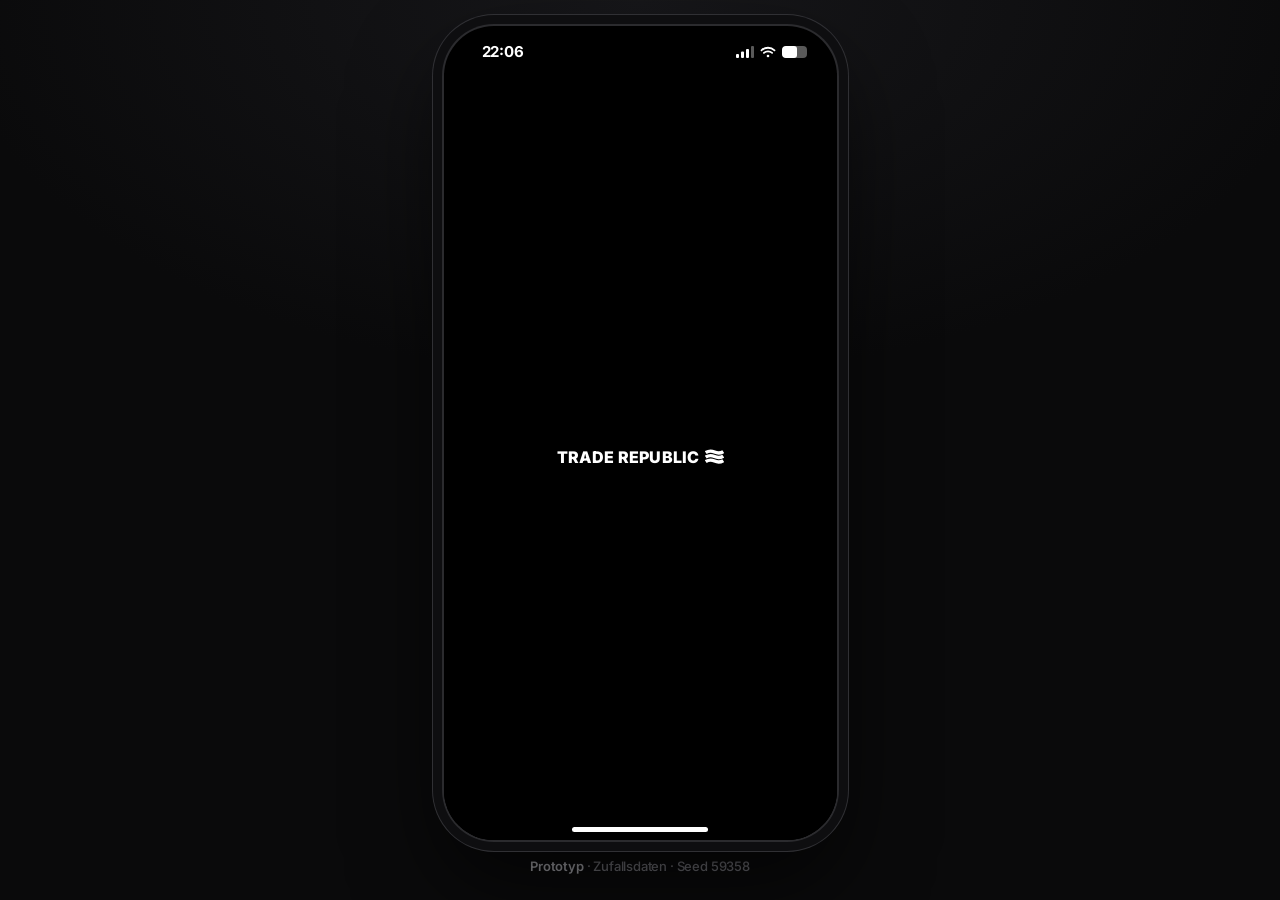
==== commit 24742b21: "Loading screen, card menu and single-stock view after the reference app; design pass - Loading scree" ====
--- a/src/index.html
+++ b/src/index.html
@@ -29,6 +29,7 @@
       <div id="main"></div>
       <div id="sheets"></div>
       <div id="toast" role="status" aria-live="polite"></div>
+      <div id="splash" aria-hidden="true"><span class="tr-logo"><b>TRADE REPUBLIC</b><svg class="tr-mark" viewBox="0 0 30 24" fill="none" stroke="currentColor" stroke-width="5.400" stroke-linecap="butt"><path d="M1 5.800C6 2.600 10 2.600 15 4.900s9 2.500 14-.700"/><path d="M1 13C6 9.800 10 9.800 15 12.100s9 2.500 14-.700"/><path d="M1 20.200C6 17 10 17 15 19.300s9 2.500 14-.700"/></svg></span></div>
     </div>
     <div id="homebar" aria-hidden="true"></div>
   </div>
@@ -37,6 +38,7 @@
 <script src="js/util.js"></script>
 <script src="js/logos.js"></script>
 <script src="js/data.js"></script>
+<script src="js/meta.js"></script>
 <script src="js/store.js"></script>
 <script src="js/charts.js"></script>
 <script src="js/views.js"></script>
--- a/src/styles.css
+++ b/src/styles.css
@@ -1,15 +1,17 @@
+@font-face { font-family: "Inter"; font-style: normal; font-weight: 100 900; font-display: block; src: url("fonts/Inter-latin.woff2") format("woff2"); }
+
 :root {
   --bg: #000;
   --fg: #fff;
-  --muted: #76767b;
+  --muted: #6f6f74;
   --dim: #55555a;
-  --card: #141415;
+  --card: #121213;
   --raise: #1c1c1e;
   --green: #05d05a;
   --red: #ff4234;
   --purple: #5b2cf5;
   --blue: #0a5cff;
-  --pad: 28px;
+  --pad: 30px;
   --safe-b: env(safe-area-inset-bottom, 0px);
   --safe-t: env(safe-area-inset-top, 0px);
   --font: "Inter", -apple-system, BlinkMacSystemFont, "SF Pro Display", "SF Pro Text", "Segoe UI", Roboto, "Helvetica Neue", Arial, sans-serif;
@@ -17,7 +19,7 @@
 
 * { box-sizing: border-box; margin: 0; padding: 0; -webkit-tap-highlight-color: transparent; }
 html, body { height: 100%; background: #0a0a0b; color: var(--fg); overscroll-behavior: none; }
-body { font-family: var(--font); font-size: 16px; line-height: 1.25; -webkit-font-smoothing: antialiased; -moz-osx-font-smoothing: grayscale; -webkit-text-size-adjust: 100%; user-select: none; -webkit-user-select: none; }
+body { font-family: var(--font); font-feature-settings: "calt", "ss03"; letter-spacing: -.011em; font-size: 16px; line-height: 1.25; -webkit-font-smoothing: antialiased; -moz-osx-font-smoothing: grayscale; -webkit-text-size-adjust: 100%; user-select: none; -webkit-user-select: none; }
 button { font: inherit; color: inherit; background: none; border: 0; cursor: pointer; text-align: left; touch-action: manipulation; }
 button:disabled { cursor: default; }
 input { font: inherit; color: inherit; user-select: text; -webkit-user-select: text; }
@@ -34,7 +36,8 @@
 .sb-right { display: flex; align-items: center; gap: 6px; }
 .sb-bat { width: 25px; height: 12px; border-radius: 4px; background: rgba(255, 255, 255, .35); overflow: hidden; }
 .sb-bat i { display: block; width: 62%; height: 100%; background: #fff; border-radius: 3px; }
-#app { position: relative; flex: 1; min-height: 0; overflow: hidden; background: var(--bg); }
+#app { position: relative; flex: 1; min-height: 0; overflow: hidden; background: var(--bg); container-type: inline-size; }
+@supports (width: 1cqw) { #main, #sheets, #toast { --pad: clamp(26px, 7.800cqw, 36px); } }
 #homebar { position: absolute; left: 50%; bottom: 8px; width: 136px; height: 5px; margin-left: -68px; border-radius: 3px; background: #fff; z-index: 60; pointer-events: none; }
 #note { color: #6c6c72; font-size: 13px; font-weight: 500; }
 #note b { color: #a1a1a6; font-weight: 600; }
@@ -47,6 +50,21 @@
 @media (min-width: 521px) and (min-height: 561px) {
   :root { --safe-b: 14px; }
 }
+
+/* ---------- Ladescreen & Wortmarke ---------- */
+
+#splash { position: absolute; inset: 0; z-index: 80; display: grid; place-items: center; background: #000; transition: opacity .55s ease, visibility 0s linear .55s; }
+#splash.out { opacity: 0; visibility: hidden; }
+#splash .tr-logo { animation: splashIn .7s cubic-bezier(.2, .8, .2, 1) both; transition: transform .6s cubic-bezier(.32, .72, 0, 1); }
+#splash.out .tr-logo { transform: scale(1.06); }
+@keyframes splashIn { from { opacity: 0; transform: scale(.96); } to { opacity: 1; transform: none; } }
+.tr-logo { display: inline-flex; align-items: center; gap: 6px; color: #fff; font-size: 16px; line-height: 1; white-space: nowrap; }
+.tr-logo b { font-weight: 850; letter-spacing: .012em; }
+.tr-mark { width: 19px; height: 15px; }
+#main, #sheets { opacity: 0; }
+#app.ready #main, #app.ready #sheets { opacity: 1; }
+#app.ready #main { animation: appIn .7s cubic-bezier(.32, .72, 0, 1); }
+@keyframes appIn { from { opacity: 0; transform: scale(.97); } to { opacity: 1; transform: none; } }
 
 /* ---------- Kopf & Hauptansicht ---------- */
 
@@ -64,15 +82,16 @@
 .view { position: absolute; inset: 0; background: var(--bg); will-change: transform, opacity; overflow-y: auto; overflow-x: hidden; padding-bottom: calc(120px + var(--safe-b)); scrollbar-width: none; overscroll-behavior: contain; }
 .view::-webkit-scrollbar, .sheet-scroll::-webkit-scrollbar, .cards::-webkit-scrollbar, .chips::-webkit-scrollbar, .months::-webkit-scrollbar, .ipos::-webkit-scrollbar, .bubbles::-webkit-scrollbar { display: none; }
 
-.hero { padding: 22px var(--pad) 0; }
+.hero { padding: 24px var(--pad) 0; }
 .hero-label { display: flex; width: 100%; align-items: center; justify-content: space-between; color: var(--muted); font-size: 16px; font-weight: 600; line-height: 20px; }
 .hero-chev { color: #6a6a6f; }
 .hero-chev svg { width: 24px; height: 24px; stroke-width: 3.800; }
 .hero-chev.flip svg { transform: rotate(180deg); }
-.hero-line { display: flex; align-items: baseline; gap: 12px; margin-top: 6px; min-height: 28px; }
+.hero-line { display: flex; align-items: baseline; gap: 13px; margin-top: 5px; min-height: 28px; }
 .hero-line.pad { padding: 0 var(--pad); margin-top: 8px; }
-.hero-amount { font-size: 22px; font-weight: 700; letter-spacing: -.015em; line-height: 28px; font-variant-numeric: tabular-nums; }
-.hero-delta { font-size: 15px; font-weight: 700; white-space: nowrap; }
+.hero-amount { font-size: 22px; font-weight: 700; letter-spacing: -.02em; line-height: 28px; font-variant-numeric: tabular-nums; }
+.hero-delta { font-size: 15.500px; font-weight: 700; white-space: nowrap; }
+.hero-delta.acc { color: var(--acc); }
 .hero-date, .hero-note { font-size: 14px; font-weight: 600; color: var(--muted); white-space: nowrap; }
 .hero-date:empty { display: none; }
 .view-ghost { pointer-events: none; }
@@ -87,15 +106,15 @@
 
 .tf { display: flex; padding: 36px var(--pad) 0; }
 .tf button { width: 57px; font-size: 15px; font-weight: 600; color: var(--muted); line-height: 20px; transition: color .35s ease; }
-.tf button.on { color: var(--fg); }
+.tf button.on { color: var(--acc, var(--fg)); }
 
 .chart { position: relative; height: 240px; margin-top: 20px; touch-action: pan-y; cursor: crosshair; }
 .chart svg { width: 100%; height: 100%; overflow: visible; animation: reveal 1.1s cubic-bezier(.3, .6, .2, 1) both; }
 @keyframes reveal { from { clip-path: inset(-14px 100% -14px -14px); } to { clip-path: inset(-14px -14px -14px -14px); } }
-.ch-line { fill: none; stroke: #fff; stroke-width: 3; stroke-linejoin: round; stroke-linecap: round; }
+.ch-line { fill: none; stroke: var(--acc, #fff); stroke-width: 3.200; stroke-linejoin: round; stroke-linecap: round; }
 .ch-base { fill: none; stroke: #4a4a4f; stroke-width: 2.4; stroke-dasharray: .1 7.5; stroke-linecap: round; }
 .ch-cursor { position: absolute; top: 0; bottom: 0; width: 0; border-left: 1px solid #55555a; pointer-events: none; }
-.ch-cursor i { position: absolute; left: -6px; width: 11px; height: 11px; margin-top: -5.500px; border-radius: 50%; background: #fff; box-shadow: 0 0 0 4px rgba(0, 0, 0, .9); }
+.ch-cursor i { position: absolute; left: -6px; width: 11px; height: 11px; margin-top: -5.500px; border-radius: 50%; background: var(--acc, #fff); box-shadow: 0 0 0 4px rgba(0, 0, 0, .9); }
 
 /* ---------- Karten-Reihe ---------- */
 
@@ -137,7 +156,7 @@
 .sec-link svg { width: 12px; height: 12px; color: #77777c; }
 .sec-link.back svg { color: #fff; }
 
-.row { display: flex; align-items: center; width: 100%; min-height: 70px; padding: 6px var(--pad); }
+.row { display: flex; align-items: center; width: 100%; min-height: 73px; padding: 6px var(--pad); }
 .row.slim { min-height: 50px; padding-top: 2px; padding-bottom: 2px; }
 button.row, .card, .pill, .chip, .picker, .ipo, .promo, .intro, .fab, .cta, .sq, .star, .sec-btn, .sec-link, .hero-label { transition: opacity .45s ease, transform .45s cubic-bezier(.2, .8, .2, 1), background .3s ease, color .3s ease; }
 button.row:active, .picker:active, .sec-btn:active, button.sec-link:active, button.hero-label:active { opacity: .5; transition-duration: .08s; }
@@ -148,9 +167,12 @@
 .row-ic:has(.ins-ic), .row-ic:has(.dot) { width: 44px; }
 .row-ic.tx { width: 52px; }
 .row-ic.tx .ins-ic { margin-left: 3px; }
-.row-main { flex: 1; min-width: 0; display: flex; flex-direction: column; gap: 4px; }
+.row-ic.nav { width: 44px; }
+.row-ic.nav .tx-ic { margin-left: 0; }
+.row-ic.ev { width: 52px; }
+.row-main { flex: 1; min-width: 0; display: flex; flex-direction: column; gap: 5px; }
 .row-main b { font-size: 16px; line-height: 20px; font-weight: 700; white-space: nowrap; overflow: hidden; text-overflow: ellipsis; }
-.row-main small { font-size: 14px; line-height: 18px; font-weight: 500; color: var(--muted); white-space: nowrap; overflow: hidden; text-overflow: ellipsis; }
+.row-main small { font-size: 13.500px; line-height: 18px; font-weight: 500; color: var(--muted); white-space: nowrap; overflow: hidden; text-overflow: ellipsis; }
 .row-end { flex: none; display: flex; flex-direction: column; align-items: flex-end; gap: 4px; padding-left: 14px; text-align: right; }
 .row-end b { font-size: 16px; line-height: 20px; font-weight: 700; white-space: nowrap; font-variant-numeric: tabular-nums; }
 .row-end small { font-size: 14px; line-height: 18px; font-weight: 500; color: var(--muted); white-space: nowrap; }
@@ -166,30 +188,31 @@
 .gold-badge { width: 19px; height: 19px; border-radius: 50%; background: #c9bda6; color: #000; display: grid; place-items: center; }
 .gold-badge svg { width: 11px; height: 11px; stroke-width: 3.6; }
 
-.ins-ic { flex: none; width: 21px; height: 21px; border-radius: 5px; display: grid; place-items: center; overflow: hidden; }
+.ins-ic { flex: none; width: 20px; height: 20px; border-radius: 4.500px; display: grid; place-items: center; overflow: hidden; }
 .ins-ic i { font-weight: 800; letter-spacing: -.04em; line-height: 1; }
 .ins-ic.lg { width: 44px; height: 44px; border-radius: 11px; }
 .ins-ic.lg i { transform: scale(2); }
-.ins-ic.logo svg { width: 14.500px; height: 14.500px; }
+.ins-ic.logo svg { width: 14px; height: 14px; }
+.ins-ic.md { width: 28px; height: 28px; border-radius: 6px; }
+.ins-ic.md i { transform: scale(1.350); }
+.ins-ic.md.logo svg { width: 21px; height: 21px; }
 .ins-ic.lg.logo svg { width: 30px; height: 30px; }
-.tx-ic { position: relative; flex: none; width: 21px; height: 21px; margin-left: 3px; border-radius: 50%; background: #fff; color: #000; display: grid; place-items: center; }
-.tx-ic svg { width: 14px; height: 14px; }
+.tx-ic { position: relative; flex: none; width: 20px; height: 20px; margin-left: 3.500px; border-radius: 50%; background: #fff; color: #000; display: grid; place-items: center; }
+.tx-ic svg { width: 13.500px; height: 13.500px; }
+.tx-ic.acc svg { width: 12.500px; height: 12.500px; stroke-width: 2.500; }
+.tx-ic .av-eur { font-size: 12px; font-weight: 800; line-height: 1; }
+.tx-ic.big { width: 60px; height: 60px; margin: 0; }
+.tx-ic.big svg { width: 30px; height: 30px; stroke-width: 2.100; }
+.tx-ic.big .av-eur { font-size: 28px; }
 .tx-ic.pct { background: #5a2be6; color: #fff; font-size: 11px; font-weight: 800; }
 .tx-ic.logo svg { width: 13px; height: 13px; }
 .tx-ic.blue { background: var(--blue); color: #fff; }
 .tx-ic.red { background: var(--red); color: #fff; }
 .tx-ic.num { font-size: 12px; font-weight: 800; }
 .tx-ic.ghost { background: none; color: #fff; }
-.tx-ic.ghost svg { width: 21px; height: 21px; }
+.tx-ic.ghost svg { width: 20px; height: 20px; }
 .tx-ic.ghost em { position: absolute; right: -9px; bottom: -8px; min-width: 16px; height: 16px; padding: 0 4px; border-radius: 8px; background: #1e1e21; box-shadow: 0 0 0 2px #000; font-size: 10px; font-weight: 700; display: grid; place-items: center; }
 .tx-av { flex: none; width: 28px; height: 28px; border-radius: 50%; background: #1c1c1f; color: #6a6a6f; font-size: 11px; font-weight: 700; display: grid; place-items: center; }
-.acc-av { flex: none; width: 30px; height: 30px; margin-left: -1px; border-radius: 50%; color: var(--c, #fff); background: color-mix(in srgb, var(--c, #fff) 21%, #0e0e10); display: grid; place-items: center; transition: background .35s ease, color .35s ease; }
-.acc-av svg { width: 16px; height: 16px; }
-.acc-av.main { background: #2a2a2d; color: #fff; }
-.acc-av .av-eur { font-size: 14px; font-weight: 800; }
-.acc-av.big { width: 64px; height: 64px; margin: 0; }
-.acc-av.big svg { width: 30px; height: 30px; }
-.acc-av.big .av-eur { font-size: 26px; }
 .dot { width: 16px; height: 16px; margin-left: 2px; border-radius: 50%; }
 .ring { width: 20px; height: 20px; }
 .ring-arc { transition: stroke-dasharray .7s cubic-bezier(.3, .7, .2, 1), opacity .3s ease; }
@@ -202,9 +225,9 @@
 .empty-box span { color: var(--muted); font-size: 14px; font-weight: 500; line-height: 1.5; }
 .empty-box .chip { margin-top: 8px; }
 
-.intro { display: flex; flex-direction: column; align-items: flex-start; gap: 8px; width: calc(100% - 2 * var(--pad)); margin: 12px var(--pad) 0; padding: 20px; border-radius: 18px; background: linear-gradient(140deg, #1b1445 0%, #12122a 55%, #0e1626 100%); }
+.intro { display: flex; flex-direction: column; align-items: flex-start; gap: 8px; width: calc(100% - 2 * var(--pad)); margin: 12px var(--pad) 0; padding: 20px; border-radius: 18px; background: var(--card); }
 .intro b { font-size: 19px; }
-.intro span { color: #a5a5b4; font-size: 14px; font-weight: 500; line-height: 1.5; }
+.intro span { color: var(--muted); font-size: 14px; font-weight: 500; line-height: 1.5; }
 .intro-tag, .badge { display: inline-block; padding: 2px 7px; border-radius: 6px; background: var(--purple); color: #fff; font-size: 11px; font-weight: 700; letter-spacing: .02em; text-transform: uppercase; vertical-align: 2px; }
 .intro-cta { display: flex; align-items: center; gap: 6px; margin-top: 6px; font-size: 15px; font-weight: 700; }
 .intro-cta svg { width: 11px; height: 11px; }
@@ -212,7 +235,7 @@
 .goal { margin-top: 16px; }
 .sheet .goal { padding: 0 var(--pad); }
 .goal-track { height: 6px; border-radius: 3px; background: #1f1f22; overflow: hidden; }
-.goal-track i { display: block; height: 100%; border-radius: 3px; transition: width .5s cubic-bezier(.2, .8, .2, 1); }
+.goal-track i { display: block; height: 100%; border-radius: 3px; background: #fff; transition: width .5s cubic-bezier(.2, .8, .2, 1); }
 .goal-meta { display: flex; justify-content: space-between; margin-top: 9px; color: var(--muted); font-size: 13px; font-weight: 600; }
 
 /* ---------- Promo-Karten (leere Depots) ---------- */
@@ -246,21 +269,21 @@
 /* ---------- Sheets ---------- */
 
 #sheets { position: absolute; inset: 0; z-index: 20; pointer-events: none; }
-.sheet { position: absolute; inset: 0; display: flex; flex-direction: column; background: var(--bg); border-radius: 22px 22px 0 0; box-shadow: 0 -1px 0 rgba(255, 255, 255, .07); pointer-events: auto; transform: translateY(0); transform-origin: 50% 0; transition: transform .52s cubic-bezier(.32, .72, 0, 1), opacity .52s cubic-bezier(.32, .72, 0, 1); will-change: transform; }
+.sheet { position: absolute; inset: 0; display: flex; flex-direction: column; background: var(--bg); border-radius: 22px 22px 0 0; pointer-events: auto; transform: translateY(0); transform-origin: 50% 0; transition: transform .52s cubic-bezier(.32, .72, 0, 1), opacity .52s cubic-bezier(.32, .72, 0, 1); will-change: transform; }
 .sheet.under { transform: scale(.94) translateY(-6px); opacity: .4; }
 .sheet.enter, .sheet.leave { transform: translateY(103%); }
 .sheet.leave { pointer-events: none; transition-timing-function: cubic-bezier(.4, 0, .7, .2); transition-duration: .42s; }
 .sheet.dragging { transition: none; }
 .sheet-handle { flex: none; height: 40px; display: grid; place-items: center; cursor: pointer; }
-.sheet-handle i { width: 27px; height: 5px; border-radius: 3px; background: #5c5c61; }
+.sheet-handle i { width: 28px; height: 4.500px; border-radius: 3px; background: #55555a; }
 .sheet-scroll { flex: 1; min-height: 0; overflow-y: auto; overflow-x: hidden; padding: 6px 0 28px; scrollbar-width: none; overscroll-behavior: contain; }
 .sheet-bottom { flex: none; padding: 10px var(--pad) calc(12px + var(--safe-b)); display: flex; flex-direction: column; gap: 8px; }
-.sh-title { padding: 0 var(--pad); font-size: 22px; line-height: 28px; letter-spacing: -.015em; }
+.sh-title { padding: 0 var(--pad); font-size: 22.500px; line-height: 28px; letter-spacing: -.02em; }
 .sh-sub { padding: 0 var(--pad); margin-top: 5px; color: var(--muted); font-size: 16px; font-weight: 600; line-height: 1.5; }
 .gap { height: 26px; }
 .para { padding: 18px var(--pad) 0; color: #b4b4ba; font-size: 16px; font-weight: 500; line-height: 1.55; }
 .para b { color: #fff; }
-.kv { display: flex; align-items: center; justify-content: space-between; gap: 16px; min-height: 41px; padding: 0 var(--pad); }
+.kv { display: flex; align-items: center; justify-content: space-between; gap: 16px; min-height: 42px; padding: 0 var(--pad); }
 .kv span { color: var(--muted); font-size: 16px; font-weight: 600; white-space: nowrap; }
 .kv b { font-size: 16px; font-weight: 700; text-align: right; }
 .btn-line { display: flex; flex-wrap: wrap; gap: 8px; padding: 14px var(--pad) 0; }
@@ -270,7 +293,6 @@
 .sec + .chips.wrap { margin-top: 0; }
 .chips.center { justify-content: center; margin-top: 18px; }
 .chip { flex: none; display: inline-flex; align-items: center; gap: 8px; height: 38px; padding: 0 15px; border-radius: 11px; background: var(--raise); font-size: 15px; font-weight: 600; white-space: nowrap; }
-.chip-dot { width: 8px; height: 8px; border-radius: 50%; }
 .chip.on { background: #fff; color: #000; }
 .chip svg { width: 15px; height: 15px; }
 .chip.ins { height: 42px; font-weight: 700; font-size: 16px; background: #161617; }
@@ -278,14 +300,16 @@
 
 /* Betragseingabe */
 .pickers { position: relative; margin-top: 22px; }
-.picker { display: flex; align-items: center; gap: 13px; width: 100%; height: 62px; padding: 0 var(--pad); }
+.picker { display: flex; align-items: center; gap: 16px; width: 100%; height: 62px; padding: 0 var(--pad); }
+.picker .tx-ic, .picker .tx-av { margin-left: 0; }
+.picker .tx-av { width: 20px; height: 20px; font-size: 9px; }
 .pk-main { flex: 1; min-width: 0; display: flex; flex-direction: column; gap: 2px; }
 .pk-main small { font-size: 13px; font-weight: 600; color: var(--muted); }
 .pk-main b { font-size: 16px; white-space: nowrap; overflow: hidden; text-overflow: ellipsis; }
 .pk-right { font-size: 15px; font-weight: 600; color: var(--muted); font-variant-numeric: tabular-nums; white-space: nowrap; }
 .pk-chev { color: #6a6a6f; }
 .pk-chev svg { width: 14px; height: 14px; }
-.swap { position: absolute; left: calc(var(--pad) + 2px); top: 50%; width: 24px; height: 24px; margin-top: -12px; border-radius: 50%; background: #2a2a2e; color: #fff; display: grid; place-items: center; box-shadow: 0 0 0 3px #000; transition: background .3s ease; }
+.swap { position: absolute; left: calc(var(--pad) - 2px); top: 50%; width: 24px; height: 24px; margin-top: -12px; border-radius: 50%; background: #2a2a2e; color: #fff; display: grid; place-items: center; box-shadow: 0 0 0 3px #000; transition: background .3s ease; }
 .swap:active { background: #3a3a3f; }
 .swap svg { width: 12px; height: 12px; }
 .amt { display: flex; align-items: baseline; justify-content: center; gap: 9px; margin-top: 34px; padding: 0 var(--pad); font-size: 50px; font-weight: 700; letter-spacing: -.03em; line-height: 1.1; font-variant-numeric: tabular-nums; transition: color .3s ease; }
@@ -319,7 +343,7 @@
 
 /* Unterkonto anlegen */
 .na-preview { display: grid; place-items: center; padding: 26px 0 22px; }
-.na-preview .acc-av { animation: pop .4s cubic-bezier(.2, 1.4, .4, 1); }
+.na-preview .tx-ic { animation: pop .4s cubic-bezier(.2, 1.4, .4, 1); }
 .field { display: block; padding: 0 var(--pad); }
 .field span { display: block; margin-bottom: 8px; color: var(--muted); font-size: 14px; font-weight: 600; }
 .field input { width: 100%; height: 54px; padding: 0 16px; border: 0; border-radius: 15px; background: #161617; font-size: 17px; font-weight: 600; outline: none; transition: box-shadow .3s ease; }
@@ -329,21 +353,36 @@
 .icon-grid button { height: 54px; border-radius: 15px; background: #121213; color: #7c7c82; display: grid; place-items: center; box-shadow: inset 0 0 0 0 transparent; transition: background .3s ease, color .3s ease, box-shadow .3s ease, transform .3s cubic-bezier(.2, .8, .2, 1); }
 .icon-grid button svg { width: 23px; height: 23px; }
 .icon-grid button:active { transform: scale(.92); transition-duration: .06s; }
-.icon-grid button.on { color: var(--c); background: color-mix(in srgb, var(--c) 17%, #121213); box-shadow: inset 0 0 0 2px var(--c); }
-.color-row { display: flex; justify-content: space-between; padding: 4px calc(var(--pad) + 4px) 8px; }
-.color-row button { width: 24px; height: 24px; border-radius: 50%; background: var(--c); box-shadow: 0 0 0 0 #000, 0 0 0 0 var(--c); transition: box-shadow .3s ease, transform .3s cubic-bezier(.2, .8, .2, 1); }
-.color-row button:active { transform: scale(.85); }
-.color-row button.on { box-shadow: 0 0 0 3px #000, 0 0 0 5px var(--c); }
-.det-head { display: flex; align-items: center; gap: 16px; padding: 4px var(--pad) 0; }
+.icon-grid button.on { color: #000; background: #fff; }
+.det-head { display: flex; align-items: center; gap: 18px; padding: 4px var(--pad) 0; }
 .det-head .sh-title, .det-head .sh-sub { padding: 0; }
 .det-head .sh-sub { margin-top: 2px; }
 
 /* Karte */
-.plastic { position: relative; height: 204px; margin: 24px var(--pad) 0; padding: 22px; border-radius: 20px; background: linear-gradient(135deg, #2d2d31 0%, #151517 55%, #0b0b0c 100%); box-shadow: inset 0 0 0 1px #2f2f33; display: flex; flex-direction: column; justify-content: flex-end; gap: 6px; }
-.plastic .pl-chip { position: absolute; left: 22px; top: 24px; width: 38px; height: 28px; border-radius: 6px; background: linear-gradient(135deg, #d9d9dd, #8d8d92); }
-.plastic em { position: absolute; right: 22px; top: 26px; color: #8a8a90; font-size: 14px; font-weight: 700; letter-spacing: .04em; text-transform: uppercase; }
-.plastic b { font-size: 16px; }
-.plastic span { color: #9a9aa0; font-size: 15px; font-weight: 600; letter-spacing: .08em; }
+.plastic { position: relative; display: block; width: calc(100% - 2 * var(--pad)); aspect-ratio: 1.666; margin: 30px var(--pad) 0; border-radius: 13px; overflow: hidden; color: #fff; text-align: left; perspective: 900px;
+  background:
+    radial-gradient(60% 90% at 62% 46%, rgba(255, 255, 255, .20), transparent 62%),
+    radial-gradient(45% 70% at 12% 18%, rgba(255, 255, 255, .16), transparent 70%),
+    radial-gradient(50% 80% at 92% 96%, rgba(0, 0, 0, .14), transparent 70%),
+    linear-gradient(125deg, #b4b4b4 0%, #9c9c9c 34%, #aaaaaa 58%, #8f8f8f 100%);
+  box-shadow: inset 0 0 0 1px rgba(255, 255, 255, .28), inset 0 -2px 3px rgba(0, 0, 0, .12); transition: filter .45s ease, opacity .45s ease, transform .45s cubic-bezier(.2, .8, .2, 1); }
+.plastic:active { transform: scale(.985); }
+.plastic.locked { filter: grayscale(1) brightness(.5); }
+.plastic .tr-logo.on-card { position: absolute; left: 9.400%; top: 12.500%; font-size: 15.500px; }
+.plastic .pl-chip { position: absolute; left: 9.600%; top: 33.500%; width: 12.400%; aspect-ratio: 1.400; border-radius: 5px; background: linear-gradient(90deg, transparent 31%, rgba(90, 90, 90, .55) 31% 33.500%, transparent 33.500% 66%, rgba(90, 90, 90, .55) 66% 68.500%, transparent 68.500%), linear-gradient(0deg, transparent 31%, rgba(90, 90, 90, .45) 31% 34%, transparent 34% 66%, rgba(90, 90, 90, .45) 66% 69%, transparent 69%), linear-gradient(135deg, #f1f1f1, #c9c9c9); box-shadow: inset 0 0 0 1px rgba(110, 110, 110, .55); }
+.plastic .pl-link { position: absolute; left: 9.200%; bottom: 12%; display: flex; align-items: center; gap: 9px; font-size: 16.500px; font-weight: 700; }
+.plastic .pl-link svg { width: 10px; height: 10px; stroke-width: 3.600; }
+.plastic .pl-num { position: absolute; left: 9.200%; top: 15%; font-size: 19px; font-weight: 700; letter-spacing: .06em; font-variant-numeric: tabular-nums; }
+.plastic .pl-meta { position: absolute; left: 9.200%; top: 40%; display: flex; flex-direction: column; gap: 4px; font-size: 15px; font-weight: 700; }
+.plastic .pl-meta.r { left: 62%; }
+.plastic .pl-meta i { font-size: 11.500px; font-weight: 600; opacity: .75; }
+.plastic .pl-lock { position: absolute; right: 7%; top: 11%; display: flex; align-items: center; gap: 6px; font-size: 13px; font-weight: 700; }
+.plastic .pl-lock svg { width: 15px; height: 15px; }
+.pin { display: flex; justify-content: center; gap: 14px; padding: 70px 0 40px; }
+.pin b { width: 58px; height: 72px; border-radius: 16px; background: var(--card); display: grid; place-items: center; font-size: 34px; font-weight: 700; font-variant-numeric: tabular-nums; animation: pop .45s cubic-bezier(.2, 1.4, .4, 1) backwards; }
+.pin b:nth-child(2) { animation-delay: .06s; }
+.pin b:nth-child(3) { animation-delay: .12s; }
+.pin b:nth-child(4) { animation-delay: .18s; }
 
 .fab-line { display: flex; justify-content: flex-end; }
 .fab { width: calc(50% - 4px); height: 53px; padding: 0 17px; border-radius: 15px; background: #fff; color: #000; font-size: 16px; font-weight: 700; display: flex; align-items: center; justify-content: space-between; }
@@ -381,12 +420,52 @@
 .ipo.beige { background: #e8e5da; }
 .ipo.rose { background: linear-gradient(160deg, #d77c86, #8c3d75); color: #fff; }
 .ipo.ink { background: linear-gradient(160deg, #20304f, #0c1220); color: #fff; }
-.ins-head { display: flex; align-items: center; justify-content: space-between; padding: 4px var(--pad) 18px; }
-.star { width: 40px; height: 40px; border-radius: 50%; background: #19191b; color: #8a8a90; display: grid; place-items: center; }
-.star svg { width: 19px; height: 19px; }
-.star.on { color: #ffd60a; }
-.star svg { transition: transform .4s cubic-bezier(.2, 1.5, .4, 1); }
-.star.on svg { transform: scale(1.12); }
+.ins-head { display: flex; align-items: center; justify-content: space-between; padding: 8px var(--pad) 20px; }
+.ins-add { width: 18px; height: 18px; border-radius: 50%; background: #3f3f44; color: #000; display: grid; place-items: center; transition: background .35s ease, transform .35s cubic-bezier(.2, 1.4, .4, 1); }
+.ins-add svg { width: 11px; height: 11px; stroke-width: 3.600; }
+.ins-add.on { background: var(--acc, #fff); color: var(--acc-fg, #000); }
+.ins-add:active { transform: scale(.8); }
+.ins-add::before { content: ''; position: absolute; width: 44px; height: 44px; margin: -13px; }
+.ins-add { position: relative; }
+.ins-name { padding: 0 var(--pad); }
+.closed { display: flex; align-items: center; gap: 9px; height: 24px; margin-top: 12px; padding: 0 var(--pad); color: var(--acc, #fff); font-size: 16px; font-weight: 600; transition: opacity .4s ease; }
+.closed svg { width: 14px; height: 14px; }
+.closed.hide { opacity: 0; }
+.ins-view .chart { margin-top: 2px; }
+.ins-view .cards { margin-top: 40px; }
+.card-bell { width: 18px; height: 18px; border-radius: 50%; background: #3f3f44; color: #000; display: grid; place-items: center; }
+.card-bell svg { width: 12px; height: 12px; }
+.ins-desc { padding: 6px var(--pad) 0; font-size: 16px; font-weight: 500; line-height: 26px; display: -webkit-box; -webkit-box-orient: vertical; -webkit-line-clamp: 3; overflow: hidden; cursor: pointer; }
+.ins-desc.open { -webkit-line-clamp: 12; }
+.stat-pager, .news { display: flex; gap: 33px; padding: 0 var(--pad); overflow-x: auto; scrollbar-width: none; scroll-snap-type: x mandatory; scroll-padding: 0 var(--pad); }
+.stat-pager::-webkit-scrollbar, .news::-webkit-scrollbar { display: none; }
+.stat-col { flex: none; width: calc(100% - 26px); scroll-snap-align: start; }
+.stat-col .kv { padding: 0; }
+.acc-link { display: flex; align-items: center; gap: 13px; height: 42px; padding: 0 var(--pad); color: var(--acc, #fff); font-size: 16px; font-weight: 700; }
+.acc-link svg { width: 11px; height: 11px; stroke-width: 3.400; }
+.ob-card { display: flex; align-items: center; gap: 22px; margin: 2px calc(var(--pad) - 8px) 0; padding: 0 20px; height: 80px; border-radius: 16px; background: #0c0c0d; }
+.ob-ic { flex: none; width: 21px; height: 21px; color: #5b5145; display: grid; place-items: center; }
+.ob-ic svg { width: 21px; height: 21px; }
+.ob-card span { display: flex; flex-direction: column; gap: 6px; }
+.ob-card b { font-size: 16px; color: #77777c; }
+.ob-card small { font-size: 14px; font-weight: 500; color: #4b4b50; }
+.legal.tight { margin-top: 20px; text-align: left; font-size: 13px; }
+.ls { padding: 6px var(--pad) 0; display: flex; flex-direction: column; gap: 16px; }
+.ls-long { display: flex; align-items: center; justify-content: space-between; height: 32px; padding: 0 9px 0 12px; border-radius: 7px; background: var(--acc, #fff); color: var(--acc-fg, #000); font-size: 17px; font-weight: 600; transition: width .7s cubic-bezier(.32, .72, 0, 1); }
+.ls-long b { font-weight: 600; }
+.ls-short { position: relative; display: flex; align-items: center; height: 32px; }
+.ls-short i { position: absolute; left: 0; top: 0; bottom: 0; min-width: 31px; border-radius: 7px; background: color-mix(in srgb, var(--acc, #fff) 24%, #0b0b0c); }
+.ls-short span { position: relative; padding-left: 12px; color: var(--acc, #fff); font-size: 17px; font-weight: 600; }
+.ls-short em { color: var(--muted); }
+.ls + .legal.tight { margin-top: 18px; font-size: 14.500px; }
+.news-item { flex: none; width: calc(100% - 26px); scroll-snap-align: start; display: flex; flex-direction: column; gap: 22px; padding: 6px 0; text-align: left; transition: opacity .4s ease; }
+.news-item:active { opacity: .5; }
+.news-item b { font-size: 16px; font-weight: 500; line-height: 26px; display: -webkit-box; -webkit-box-orient: vertical; -webkit-line-clamp: 2; overflow: hidden; }
+.news-item small { color: var(--muted); font-size: 14px; font-weight: 500; }
+.ev-date { width: 31px; height: 31px; border-radius: 7px; background: #161617; display: flex; flex-direction: column; align-items: center; justify-content: center; gap: 1px; font-size: 7.500px; font-weight: 700; color: var(--muted); line-height: 1; text-transform: uppercase; }
+.ev-date b { font-size: 12.500px; color: #fff; }
+.bottombar.acc .pill { background: var(--acc, #fff); color: var(--acc-fg, #000); }
+.bottombar.acc .pill svg { width: 21px; height: 21px; }
 .txd-head { padding: 6px var(--pad) 18px; }
 .txd-head .tx-ic, .txd-head .tx-av { width: 44px; height: 44px; margin: 0; font-size: 17px; }
 .txd-head .tx-ic svg { width: 26px; height: 26px; }
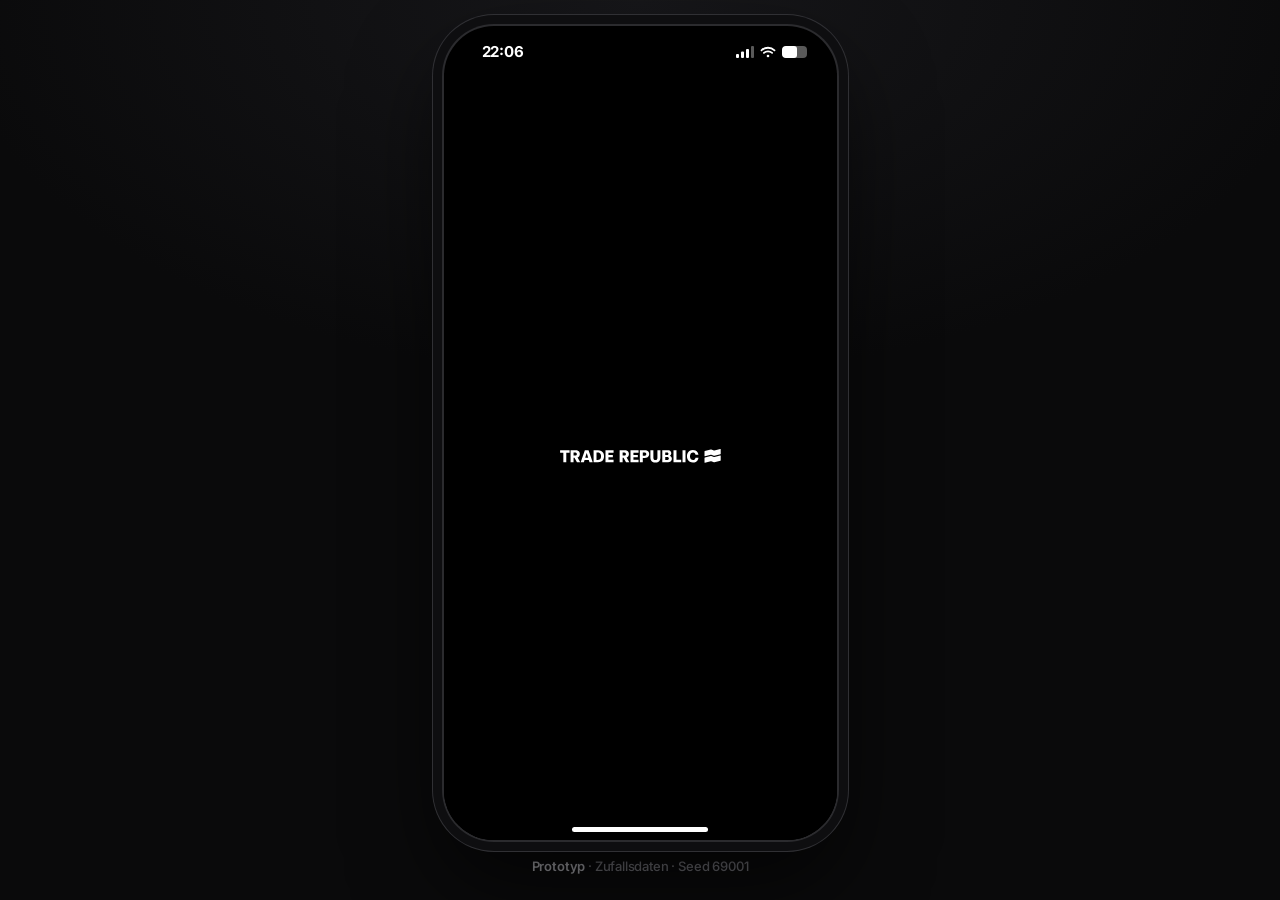
==== commit 758e6b02: "Original wordmark on splash and card; hidden demo menu with depot value range - Splash screen and ca" ====
--- a/src/index.html
+++ b/src/index.html
@@ -15,6 +15,8 @@
 <link rel="stylesheet" href="styles.css">
 </head>
 <body>
+<!-- Wortmarke von Trade Republic (Marke der Trade Republic Bank GmbH), nur für den privaten Konzept-Prototyp -->
+<svg aria-hidden="true" style="position:absolute;width:0;height:0;overflow:hidden"><symbol id="tr-logo" viewBox="0 0 211 19"><path fill="currentColor" fill-rule="evenodd" clip-rule="evenodd" d="M210.521 9.082v5.707h-.002l-.006.01a.562.562 0 0 1-.412.552l-7.823 2.01a1.179 1.179 0 0 1-.706-.03l-3.412-1.21a1.18 1.18 0 0 0-.706-.03l-7.515 1.944c-.283.072-.569-.117-.639-.421a.713.713 0 0 1-.014-.132v-5.707c0-.265.171-.493.412-.553l7.764-2.01c.232-.06.476-.052.706.03l3.418 1.204c.23.079.474.09.706.03l7.577-1.947c.283-.072.571.114.638.42a.638.638 0 0 1 .014.133Zm-.005-8.514v5.717a.562.562 0 0 1-.412.552l-7.817 2.008a1.179 1.179 0 0 1-.706-.03l-3.419-1.202a1.18 1.18 0 0 0-.706-.03l-7.514 1.944c-.283.072-.569-.117-.639-.42a.714.714 0 0 1-.014-.133V3.258c0-.264.171-.493.412-.55l7.764-2.01c.232-.06.476-.051.706.03l3.418 1.205c.23.078.474.09.706.03l7.568-1.948c.283-.072.572.115.639.421a.714.714 0 0 1 .014.132ZM170.004 16.64c1.195.705 2.589 1.057 4.181 1.057 1.357 0 2.56-.264 3.608-.793 1.049-.528 1.886-1.261 2.509-2.2.624-.946.99-2.028 1.1-3.246h-3.895a3.645 3.645 0 0 1-.583 1.54c-.3.433-.689.767-1.166 1.002-.469.234-1.001.352-1.595.352-.807 0-1.504-.198-2.091-.594-.579-.404-1.023-.968-1.331-1.695-.308-.733-.462-1.588-.462-2.563 0-.895.154-1.713.462-2.454.315-.74.763-1.328 1.342-1.76.587-.433 1.276-.65 2.069-.65.594 0 1.118.114 1.573.341.462.228.836.55 1.122.969.294.418.503.917.627 1.496h3.884c-.176-1.232-.586-2.31-1.232-3.235a6.5 6.5 0 0 0-2.52-2.145c-1.026-.514-2.196-.77-3.509-.77-1.578 0-2.957.352-4.137 1.056a7.1 7.1 0 0 0-2.729 2.927c-.638 1.24-.957 2.648-.957 4.225 0 1.57.322 2.978.968 4.225a7.142 7.142 0 0 0 2.762 2.915ZM13.782 1.56v15.867H17.7v-5.953h1.232l3.191 5.953h4.357l-3.564-6.349a4.37 4.37 0 0 0 1.639-.99 4.328 4.328 0 0 0 1.023-1.573 5.491 5.491 0 0 0 .352-1.992c0-1.005-.212-1.878-.638-2.619-.425-.748-1.045-1.324-1.86-1.727-.806-.41-1.767-.616-2.882-.616h-6.767Zm7.614 6.537c-.418.322-.931.484-1.54.484h-2.157V4.608h2.102c.403 0 .77.066 1.1.198.33.124.598.333.803.627.213.293.32.682.32 1.166 0 .668-.21 1.166-.628 1.497ZM59.55 1.56v15.866h10.585V14.18h-6.712v-3.367h5.766V7.942h-5.766V4.806h6.712V1.56H59.55ZM27.022 17.426l5.48-15.866h4.83l5.48 15.866h-4.193l-.935-3.092H32.15l-.936 3.092h-4.192Zm5.975-5.997h3.85l-1.254-4.07a69.17 69.17 0 0 1-.627-2.256h-.088c-.22.814-.433 1.566-.638 2.255l-1.243 4.071Zm10.956-9.87v15.867h5.59c1.715 0 3.182-.334 4.4-1.001 1.218-.668 2.138-1.596 2.762-2.784.623-1.188.935-2.564.935-4.126 0-1.562-.312-2.941-.935-4.137-.624-1.203-1.544-2.138-2.762-2.806-1.218-.675-2.684-1.012-4.4-1.012h-5.59Zm7.8 12.148c-.63.389-1.378.583-2.244.583h-1.738V4.696h1.727c.866 0 1.614.201 2.245.605.638.396 1.126.957 1.463 1.683.345.726.517 1.57.517 2.53 0 .955-.169 1.794-.506 2.52a3.832 3.832 0 0 1-1.463 1.673Zm26.328 3.725V1.566h6.766c1.115 0 2.076.205 2.883.616.814.403 1.434.98 1.86 1.727.425.741.638 1.614.638 2.619 0 .719-.118 1.383-.352 1.991a4.328 4.328 0 0 1-1.024 1.574c-.454.44-1 .77-1.64.99l3.566 6.349H86.42l-3.191-5.953h-1.232v5.953H78.08Zm6.073-8.846c.609 0 1.122-.162 1.54-.485.419-.33.628-.829.628-1.496 0-.484-.107-.873-.32-1.166a1.69 1.69 0 0 0-.803-.627 2.938 2.938 0 0 0-1.1-.199h-2.101v3.972h2.156Zm8.152-7.02v15.866h10.585v-3.246h-6.712v-3.367h5.766V7.947h-5.766V4.812h6.712V1.566H92.306Zm12.228 15.866V1.566h6.481c1.232 0 2.281.209 3.147.627.873.41 1.533.997 1.98 1.76.455.756.682 1.65.682 2.685 0 1.027-.227 1.925-.682 2.696-.447.77-1.107 1.368-1.98 1.793-.873.418-1.922.627-3.147.627h-2.597v5.678h-3.884Zm6.118-8.692c.484 0 .898-.077 1.243-.232a1.82 1.82 0 0 0 .814-.704c.198-.315.297-.704.297-1.166 0-.47-.095-.855-.286-1.155a1.634 1.634 0 0 0-.814-.671c-.352-.147-.77-.22-1.254-.22h-2.234V8.74h2.234Zm10.679 8.197c.982.498 2.189.748 3.619.748 1.438 0 2.645-.25 3.62-.748.976-.5 1.706-1.207 2.19-2.124.491-.917.737-2.002.737-3.257v-9.99h-3.917v9.737c0 1.05-.216 1.83-.649 2.344-.433.506-1.093.759-1.981.759-.902 0-1.569-.253-2.002-.76-.433-.513-.649-1.294-.649-2.343V1.566h-3.917v9.99c0 1.247.246 2.333.737 3.257.491.917 1.229 1.625 2.212 2.124Zm12.629.49V1.56h7.195c.932 0 1.743.18 2.432.54.697.351 1.229.835 1.595 1.452a3.88 3.88 0 0 1 .562 2.057c0 .499-.085.961-.253 1.387a3.388 3.388 0 0 1-.727 1.11 3.541 3.541 0 0 1-1.1.76v.022a4.081 4.081 0 0 1 1.529.88c.426.382.749.833.969 1.354.22.513.33 1.074.33 1.683 0 .866-.198 1.65-.594 2.355a4.29 4.29 0 0 1-1.673 1.661c-.726.403-1.577.605-2.552.605h-7.713Zm6.436-2.95c.433 0 .811-.077 1.134-.23.33-.155.583-.382.759-.683.183-.308.275-.678.275-1.111 0-.41-.092-.76-.275-1.045a1.652 1.652 0 0 0-.759-.65c-.323-.154-.701-.23-1.134-.23h-2.563v3.95h2.563Zm-.341-6.502c.404 0 .752-.07 1.045-.21.294-.139.518-.34.672-.604.161-.265.242-.584.242-.958s-.085-.69-.253-.946a1.433 1.433 0 0 0-.694-.583 2.44 2.44 0 0 0-1.012-.198h-2.222v3.499h2.222Zm8.594-6.41v15.867h10.123v-3.29h-6.206V1.566h-3.917Zm11.832 15.878V1.577h3.917v15.866h-3.917ZM4.302 17.426V4.828H0V1.56h12.488v3.268H8.186v12.598H4.302Z"/></symbol></svg>
 <div id="stage">
   <div id="phone">
     <div id="statusbar" aria-hidden="true">
@@ -29,7 +31,7 @@
       <div id="main"></div>
       <div id="sheets"></div>
       <div id="toast" role="status" aria-live="polite"></div>
-      <div id="splash" aria-hidden="true"><span class="tr-logo"><b>TRADE REPUBLIC</b><svg class="tr-mark" viewBox="0 0 30 24" fill="none" stroke="currentColor" stroke-width="5.400" stroke-linecap="butt"><path d="M1 5.800C6 2.600 10 2.600 15 4.900s9 2.500 14-.700"/><path d="M1 13C6 9.800 10 9.800 15 12.100s9 2.500 14-.700"/><path d="M1 20.200C6 17 10 17 15 19.300s9 2.500 14-.700"/></svg></span></div>
+      <div id="splash" aria-hidden="true"><svg class="tr-wordmark" viewBox="0 0 211 19" role="img" aria-label="Trade Republic"><use href="#tr-logo"/></svg></div>
     </div>
     <div id="homebar" aria-hidden="true"></div>
   </div>
--- a/src/styles.css
+++ b/src/styles.css
@@ -55,12 +55,10 @@
 
 #splash { position: absolute; inset: 0; z-index: 80; display: grid; place-items: center; background: #000; transition: opacity .55s ease, visibility 0s linear .55s; }
 #splash.out { opacity: 0; visibility: hidden; }
-#splash .tr-logo { animation: splashIn .7s cubic-bezier(.2, .8, .2, 1) both; transition: transform .6s cubic-bezier(.32, .72, 0, 1); }
-#splash.out .tr-logo { transform: scale(1.06); }
+#splash .tr-wordmark { animation: splashIn .7s cubic-bezier(.2, .8, .2, 1) both; transition: transform .6s cubic-bezier(.32, .72, 0, 1); }
+#splash.out .tr-wordmark { transform: scale(1.06); }
 @keyframes splashIn { from { opacity: 0; transform: scale(.96); } to { opacity: 1; transform: none; } }
-.tr-logo { display: inline-flex; align-items: center; gap: 6px; color: #fff; font-size: 16px; line-height: 1; white-space: nowrap; }
-.tr-logo b { font-weight: 850; letter-spacing: .012em; }
-.tr-mark { width: 19px; height: 15px; }
+.tr-wordmark { display: block; width: 41%; max-width: 230px; height: auto; aspect-ratio: 211 / 19; color: #fff; }
 #main, #sheets { opacity: 0; }
 #app.ready #main, #app.ready #sheets { opacity: 1; }
 #app.ready #main { animation: appIn .7s cubic-bezier(.32, .72, 0, 1); }
@@ -100,7 +98,10 @@
 .tri { display: inline-block; width: 0; height: 0; margin-right: 5px; border-left: 4.5px solid transparent; border-right: 4.5px solid transparent; vertical-align: 1px; }
 .tri.up { border-bottom: 8px solid currentColor; }
 .tri.down { border-top: 8px solid currentColor; }
-.chg { font-weight: 700; font-size: 16px; white-space: nowrap; font-variant-numeric: tabular-nums; }
+.chg { position: relative; display: inline-block; font-weight: 700; font-size: 16px; white-space: nowrap; font-variant-numeric: tabular-nums; cursor: pointer; }
+/* größere Tippfläche für den Wechsel Prozent ↔ € */
+.chg::after, .hero-delta[data-a]::after { content: ''; position: absolute; inset: -14px -10px -14px -14px; }
+.hero-delta[data-a] { position: relative; cursor: pointer; }
 .chg.up, .green { color: var(--green); }
 .chg.down { color: var(--red); }
 
@@ -281,6 +282,8 @@
 .sh-title { padding: 0 var(--pad); font-size: 22.500px; line-height: 28px; letter-spacing: -.02em; }
 .sh-sub { padding: 0 var(--pad); margin-top: 5px; color: var(--muted); font-size: 16px; font-weight: 600; line-height: 1.5; }
 .gap { height: 26px; }
+.gap.small { height: 16px; }
+[data-secret] { -webkit-touch-callout: none; cursor: default; }
 .para { padding: 18px var(--pad) 0; color: #b4b4ba; font-size: 16px; font-weight: 500; line-height: 1.55; }
 .para b { color: #fff; }
 .kv { display: flex; align-items: center; justify-content: space-between; gap: 16px; min-height: 42px; padding: 0 var(--pad); }
@@ -368,7 +371,7 @@
   box-shadow: inset 0 0 0 1px rgba(255, 255, 255, .28), inset 0 -2px 3px rgba(0, 0, 0, .12); transition: filter .45s ease, opacity .45s ease, transform .45s cubic-bezier(.2, .8, .2, 1); }
 .plastic:active { transform: scale(.985); }
 .plastic.locked { filter: grayscale(1) brightness(.5); }
-.plastic .tr-logo.on-card { position: absolute; left: 9.400%; top: 12.500%; font-size: 15.500px; }
+.plastic .tr-wordmark.on-card { position: absolute; left: 9.400%; top: 14.500%; width: 46.500%; max-width: none; }
 .plastic .pl-chip { position: absolute; left: 9.600%; top: 33.500%; width: 12.400%; aspect-ratio: 1.400; border-radius: 5px; background: linear-gradient(90deg, transparent 31%, rgba(90, 90, 90, .55) 31% 33.500%, transparent 33.500% 66%, rgba(90, 90, 90, .55) 66% 68.500%, transparent 68.500%), linear-gradient(0deg, transparent 31%, rgba(90, 90, 90, .45) 31% 34%, transparent 34% 66%, rgba(90, 90, 90, .45) 66% 69%, transparent 69%), linear-gradient(135deg, #f1f1f1, #c9c9c9); box-shadow: inset 0 0 0 1px rgba(110, 110, 110, .55); }
 .plastic .pl-link { position: absolute; left: 9.200%; bottom: 12%; display: flex; align-items: center; gap: 9px; font-size: 16.500px; font-weight: 700; }
 .plastic .pl-link svg { width: 10px; height: 10px; stroke-width: 3.600; }
